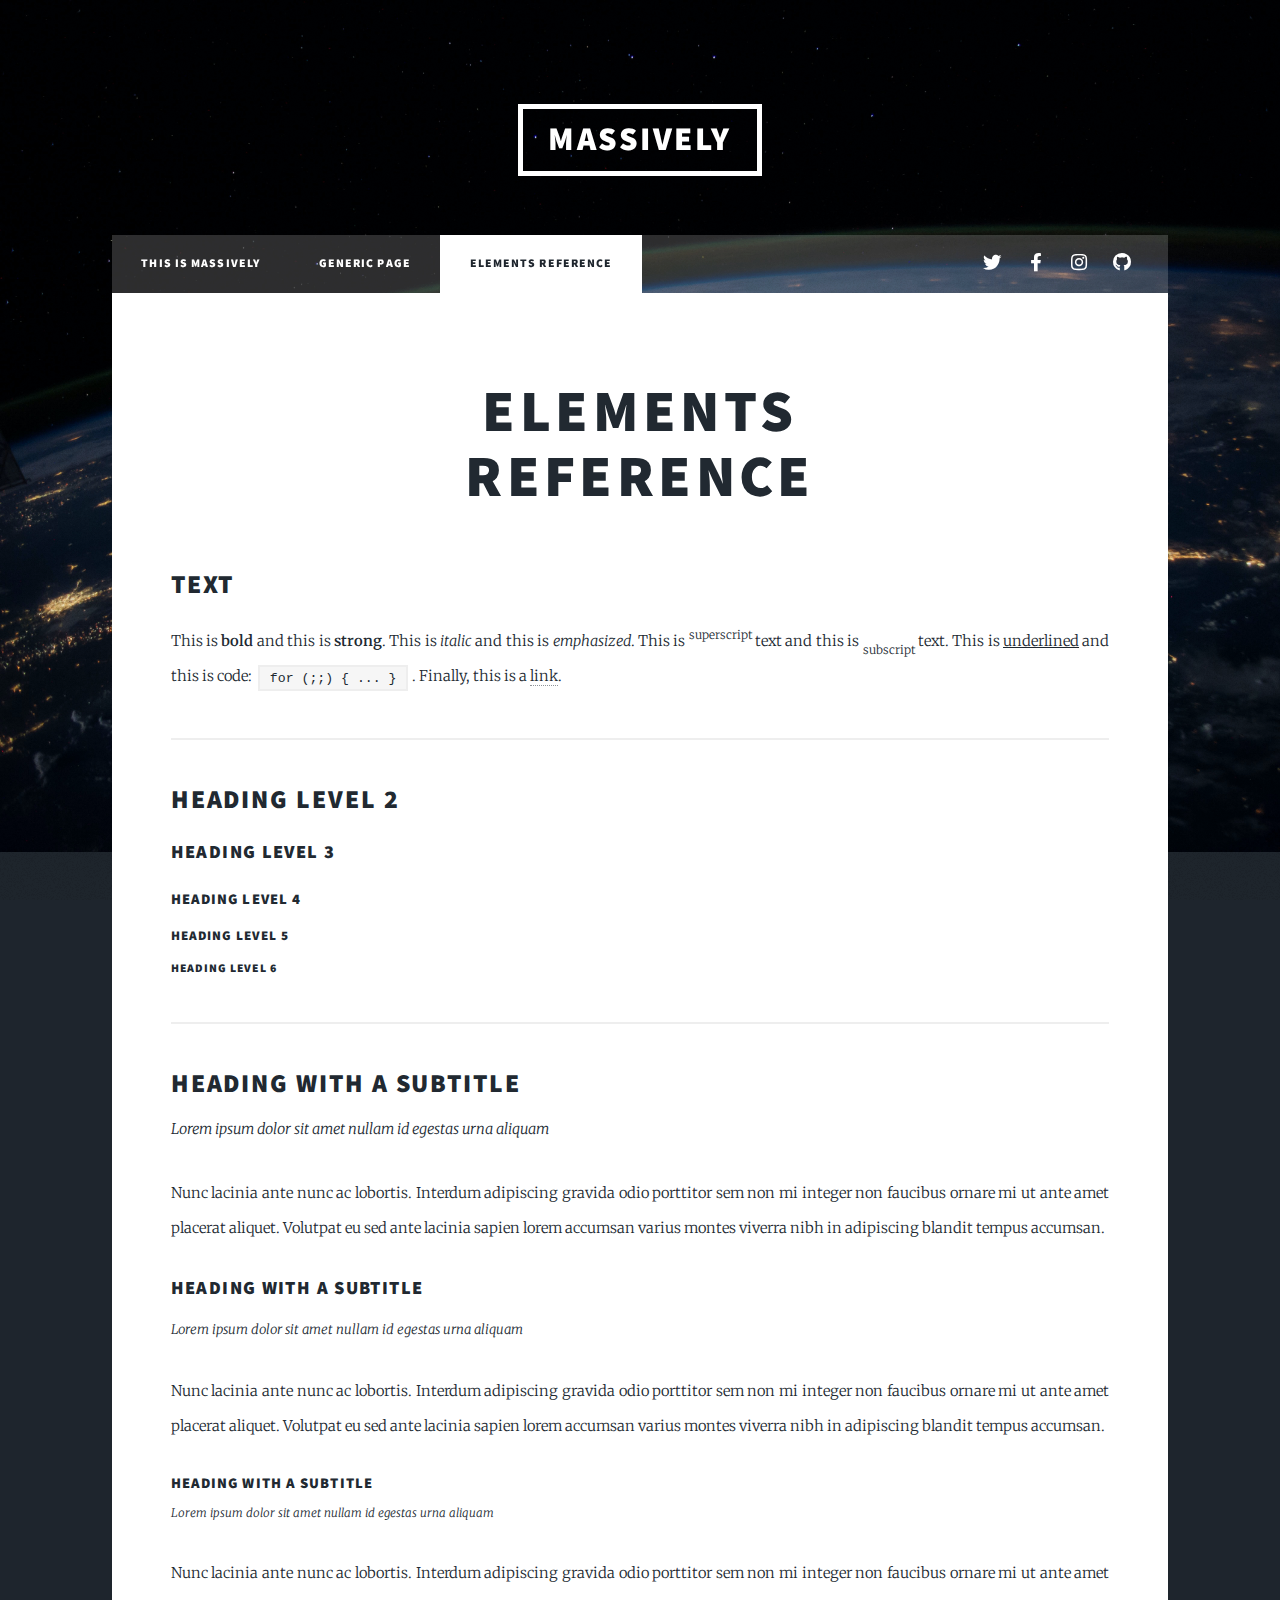
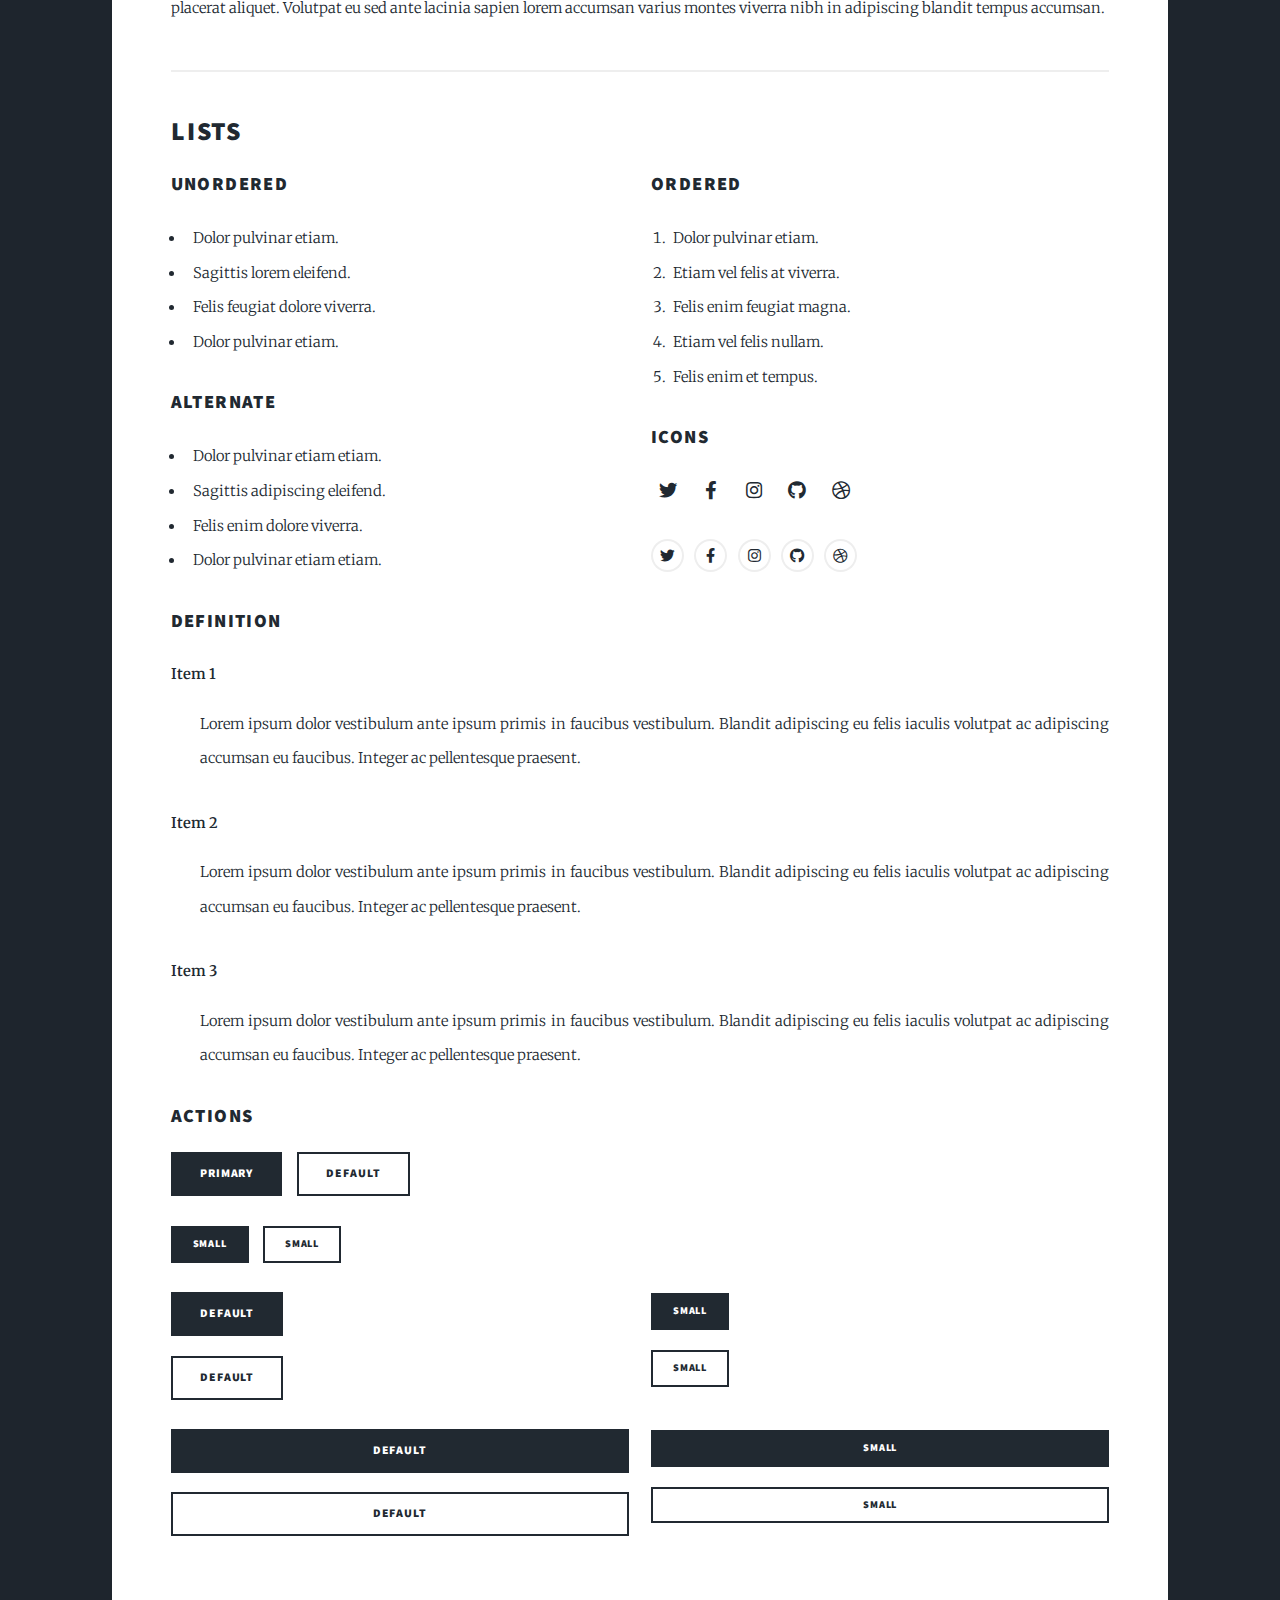
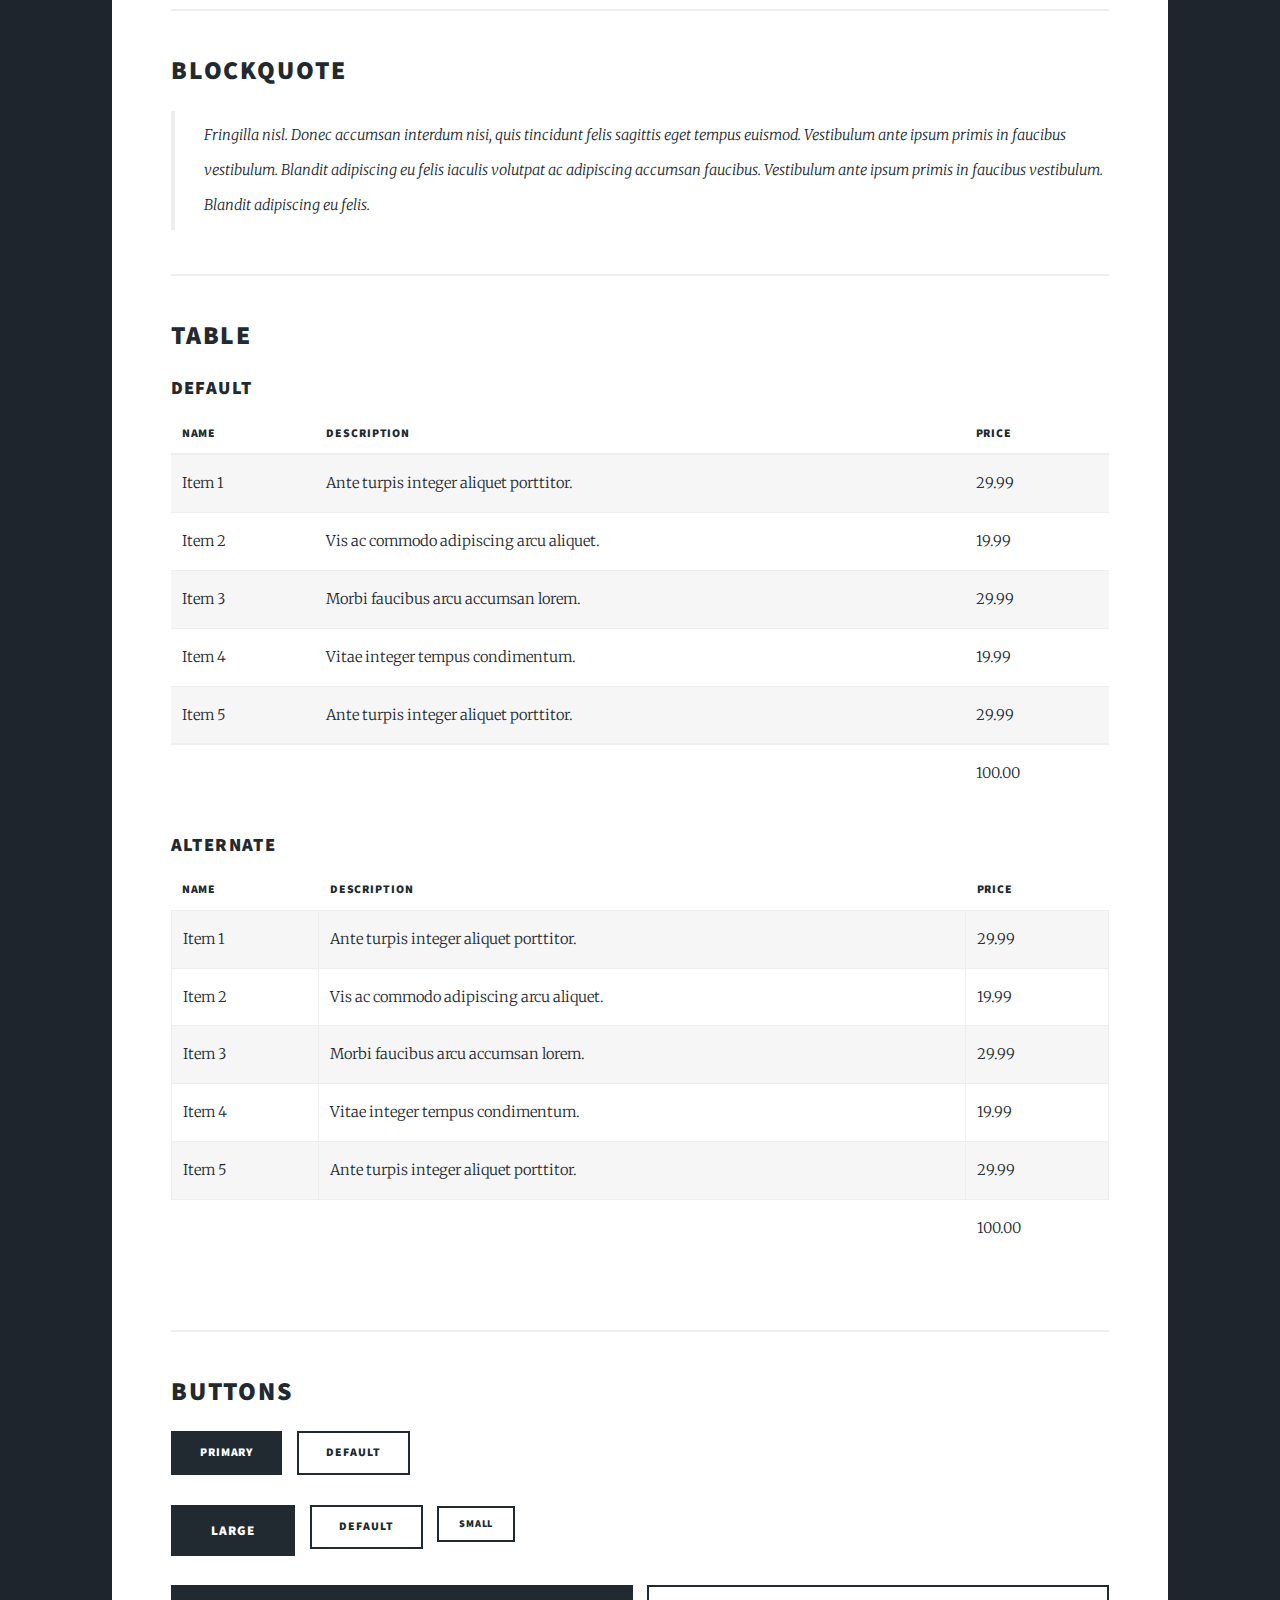
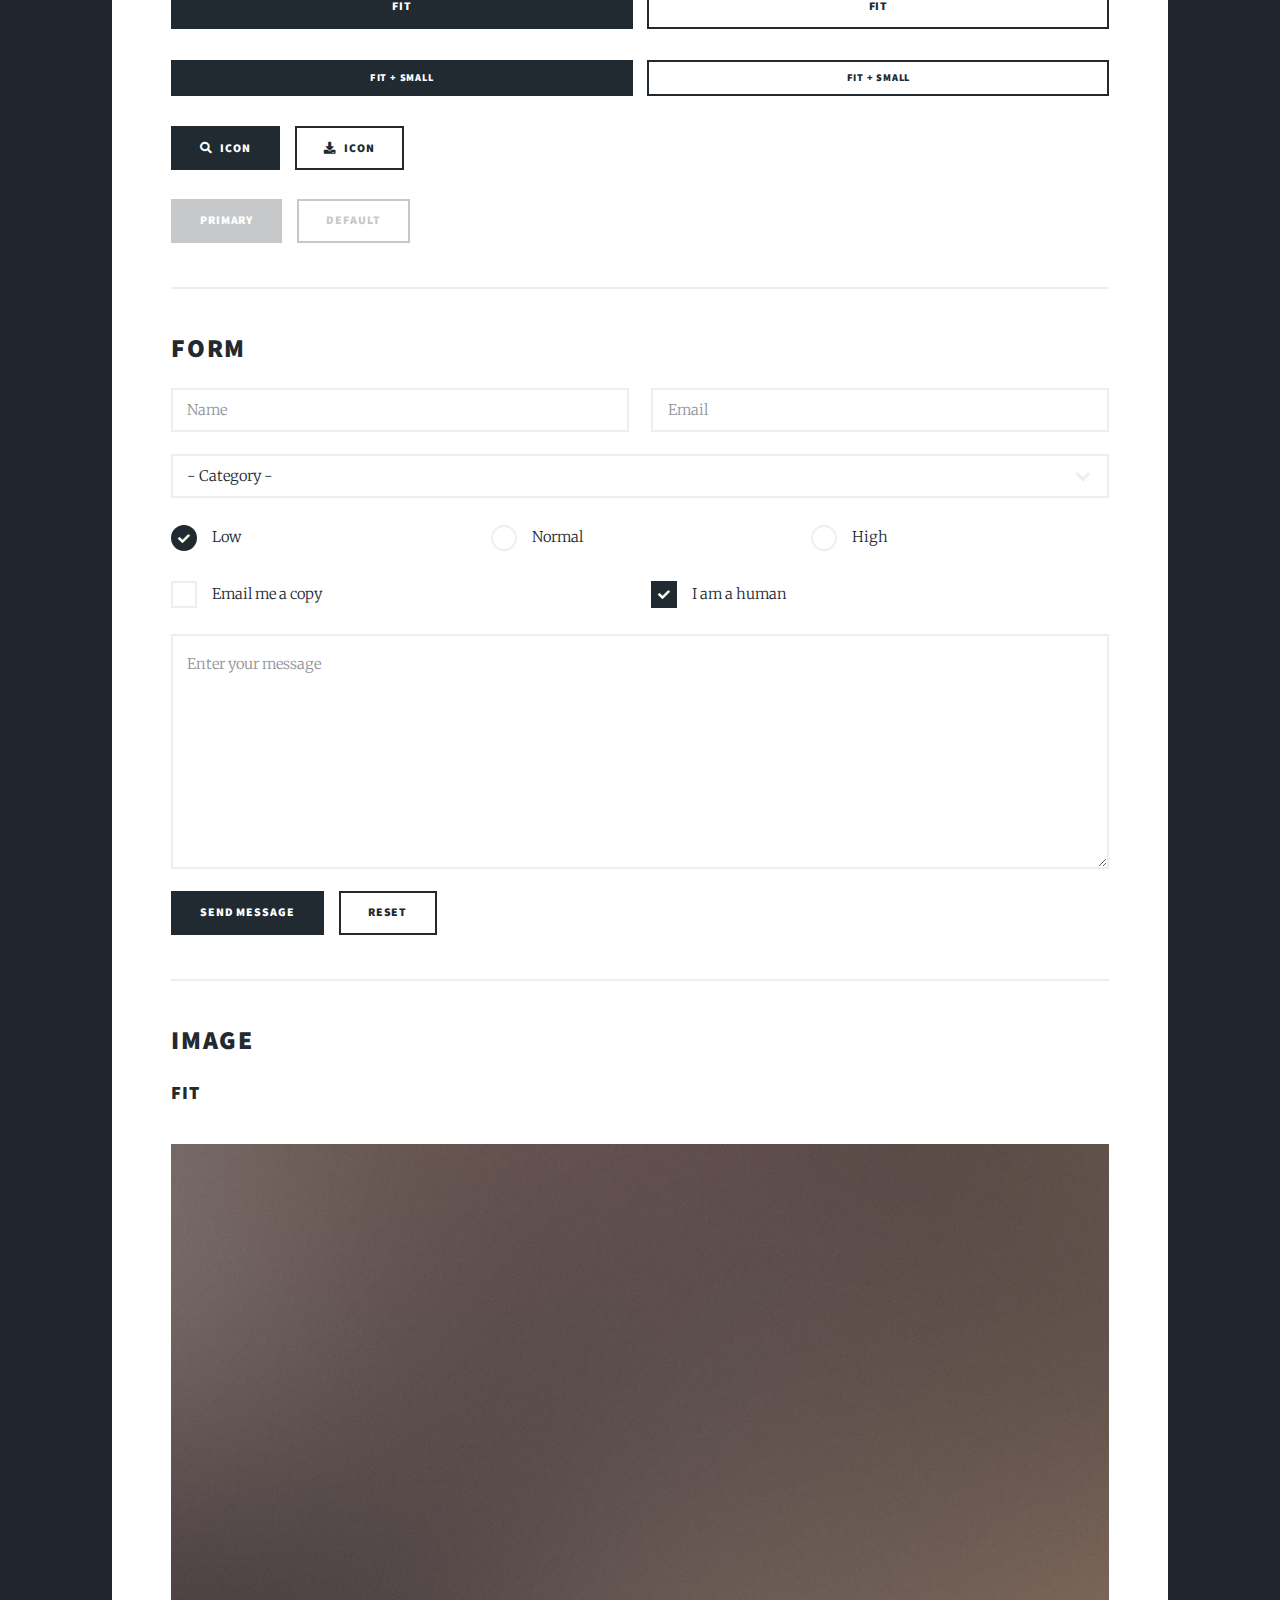
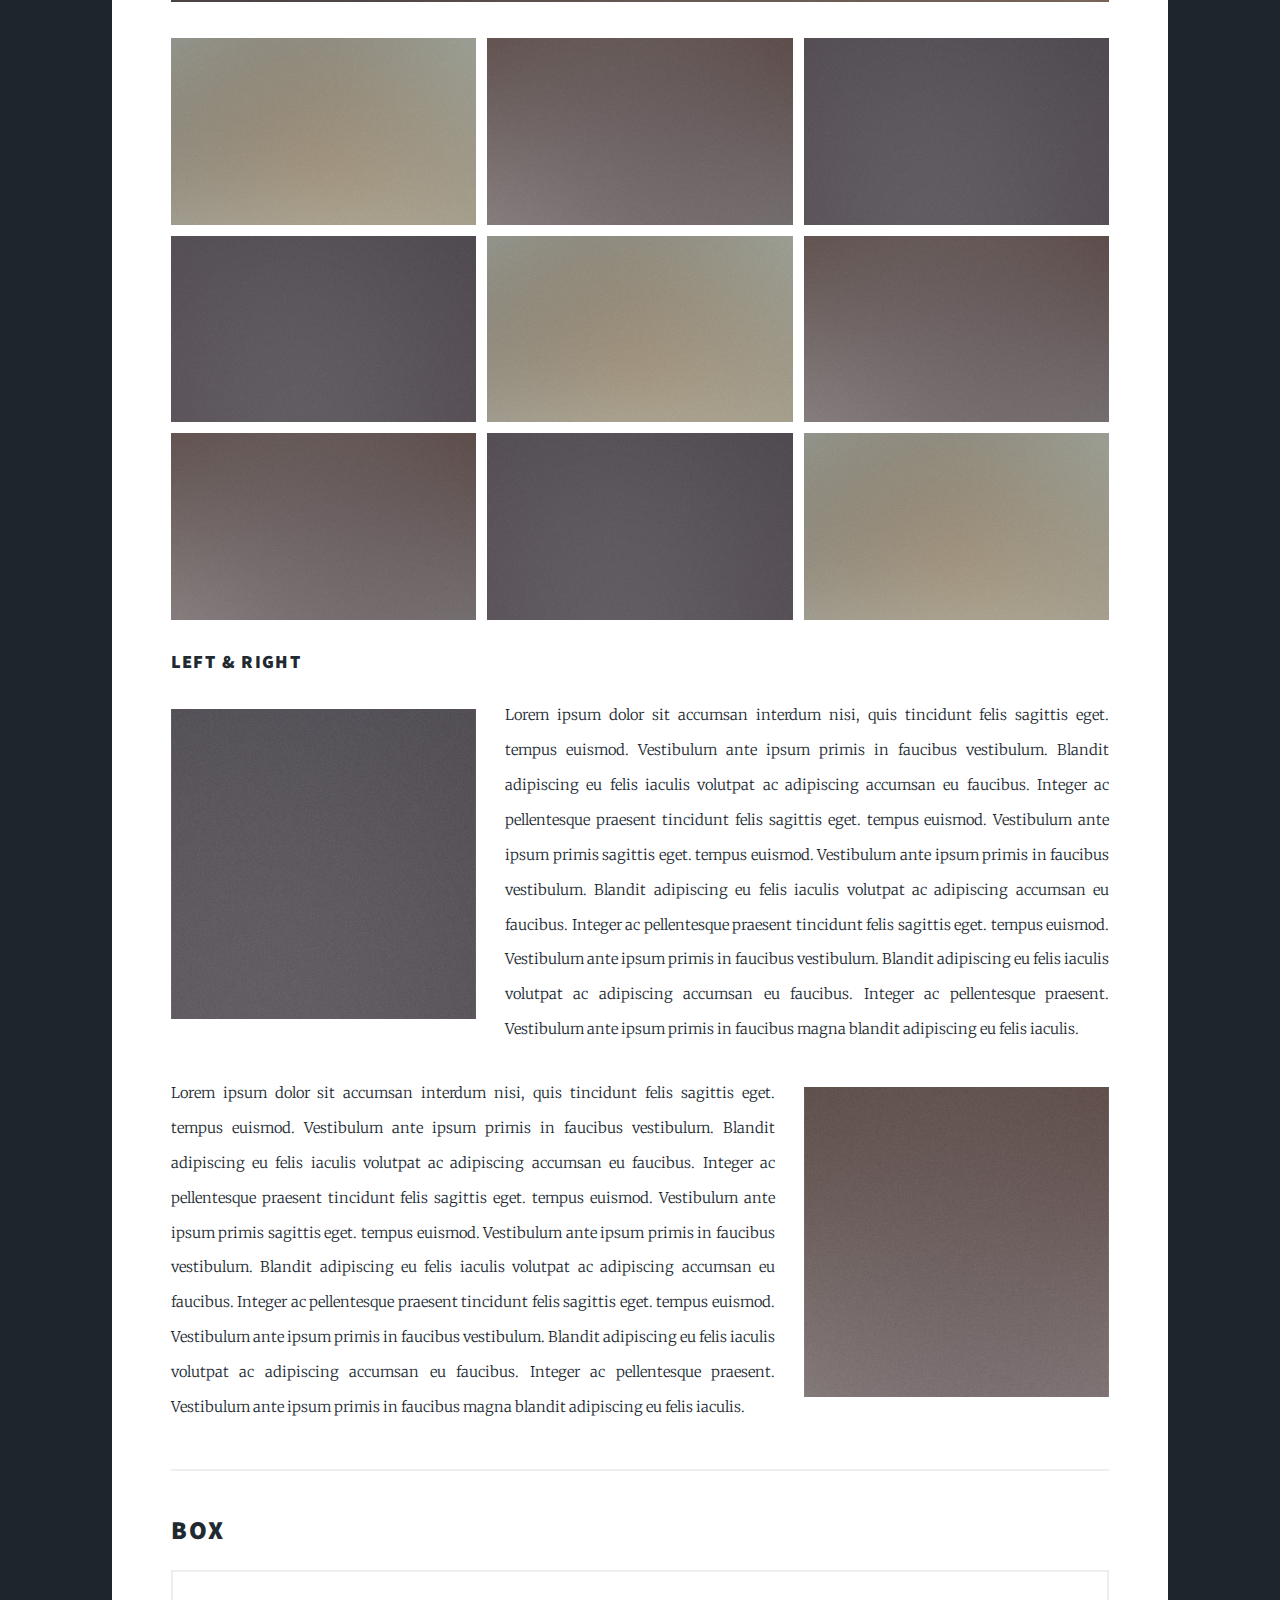
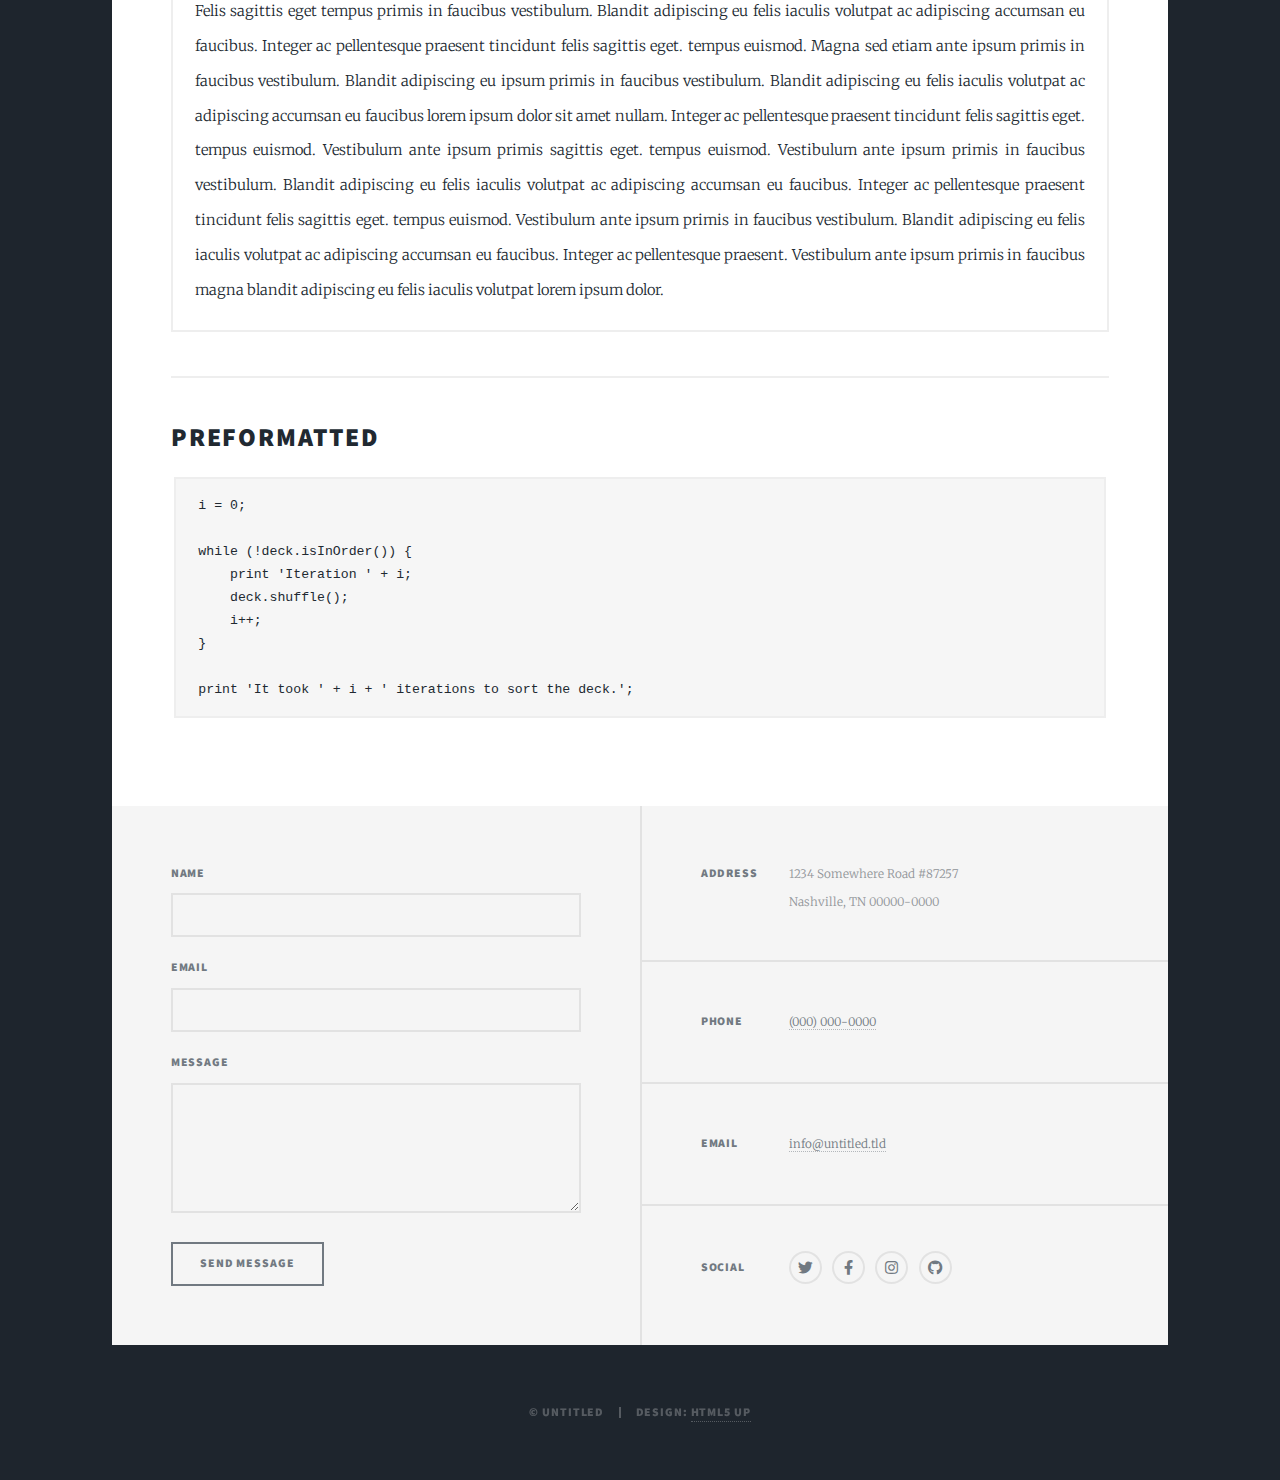
==== elements.html @ 896b4c69 "added new files" ====
<!DOCTYPE HTML>
<!--
	Massively by HTML5 UP
	html5up.net | @ajlkn
	Free for personal and commercial use under the CCA 3.0 license (html5up.net/license)
-->
<html>
	<head>
		<title>Elements Reference - Massively by HTML5 UP</title>
		<meta charset="utf-8" />
		<meta name="viewport" content="width=device-width, initial-scale=1, user-scalable=no" />
		<link rel="stylesheet" href="assets/css/main.css" />
		<noscript><link rel="stylesheet" href="assets/css/noscript.css" /></noscript>
	</head>
	<body class="is-preload">

		<!-- Wrapper -->
			<div id="wrapper">

				<!-- Header -->
					<header id="header">
						<a href="index.html" class="logo">Massively</a>
					</header>

				<!-- Nav -->
					<nav id="nav">
						<ul class="links">
							<li><a href="index.html">This is Massively</a></li>
							<li><a href="generic.html">Generic Page</a></li>
							<li class="active"><a href="elements.html">Elements Reference</a></li>
						</ul>
						<ul class="icons">
							<li><a href="#" class="icon brands fa-twitter"><span class="label">Twitter</span></a></li>
							<li><a href="#" class="icon brands fa-facebook-f"><span class="label">Facebook</span></a></li>
							<li><a href="#" class="icon brands fa-instagram"><span class="label">Instagram</span></a></li>
							<li><a href="#" class="icon brands fa-github"><span class="label">GitHub</span></a></li>
						</ul>
					</nav>

				<!-- Main -->
					<div id="main">

						<!-- Post -->
							<section class="post">
								<header class="major">
									<h1>Elements<br />
									Reference</h1>
								</header>

								<!-- Text stuff -->
									<h2>Text</h2>
									<p>This is <b>bold</b> and this is <strong>strong</strong>. This is <i>italic</i> and this is <em>emphasized</em>.
									This is <sup>superscript</sup> text and this is <sub>subscript</sub> text.
									This is <u>underlined</u> and this is code: <code>for (;;) { ... }</code>.
									Finally, this is a <a href="#">link</a>.</p>
									<hr />
									<h2>Heading Level 2</h2>
									<h3>Heading Level 3</h3>
									<h4>Heading Level 4</h4>
									<h5>Heading Level 5</h5>
									<h6>Heading Level 6</h6>
									<hr />
									<header>
										<h2>Heading with a Subtitle</h2>
										<p>Lorem ipsum dolor sit amet nullam id egestas urna aliquam</p>
									</header>
									<p>Nunc lacinia ante nunc ac lobortis. Interdum adipiscing gravida odio porttitor sem non mi integer non faucibus ornare mi ut ante amet placerat aliquet. Volutpat eu sed ante lacinia sapien lorem accumsan varius montes viverra nibh in adipiscing blandit tempus accumsan.</p>
									<header>
										<h3>Heading with a Subtitle</h3>
										<p>Lorem ipsum dolor sit amet nullam id egestas urna aliquam</p>
									</header>
									<p>Nunc lacinia ante nunc ac lobortis. Interdum adipiscing gravida odio porttitor sem non mi integer non faucibus ornare mi ut ante amet placerat aliquet. Volutpat eu sed ante lacinia sapien lorem accumsan varius montes viverra nibh in adipiscing blandit tempus accumsan.</p>
									<header>
										<h4>Heading with a Subtitle</h4>
										<p>Lorem ipsum dolor sit amet nullam id egestas urna aliquam</p>
									</header>
									<p>Nunc lacinia ante nunc ac lobortis. Interdum adipiscing gravida odio porttitor sem non mi integer non faucibus ornare mi ut ante amet placerat aliquet. Volutpat eu sed ante lacinia sapien lorem accumsan varius montes viverra nibh in adipiscing blandit tempus accumsan.</p>

									<hr />

								<!-- Lists -->
									<h2>Lists</h2>
									<div class="row">
										<div class="col-6 col-12-small">

											<h3>Unordered</h3>
											<ul>
												<li>Dolor pulvinar etiam.</li>
												<li>Sagittis lorem eleifend.</li>
												<li>Felis feugiat dolore viverra.</li>
												<li>Dolor pulvinar etiam.</li>
											</ul>

											<h3>Alternate</h3>
											<ul class="alt">
												<li>Dolor pulvinar etiam etiam.</li>
												<li>Sagittis adipiscing eleifend.</li>
												<li>Felis enim dolore viverra.</li>
												<li>Dolor pulvinar etiam etiam.</li>
											</ul>

										</div>
										<div class="col-6 col-12-small">

											<h3>Ordered</h3>
											<ol>
												<li>Dolor pulvinar etiam.</li>
												<li>Etiam vel felis at viverra.</li>
												<li>Felis enim feugiat magna.</li>
												<li>Etiam vel felis nullam.</li>
												<li>Felis enim et tempus.</li>
											</ol>

											<h3>Icons</h3>
											<ul class="icons">
												<li><a href="#" class="icon brands fa-twitter"><span class="label">Twitter</span></a></li>
												<li><a href="#" class="icon brands fa-facebook-f"><span class="label">Facebook</span></a></li>
												<li><a href="#" class="icon brands fa-instagram"><span class="label">Instagram</span></a></li>
												<li><a href="#" class="icon brands fa-github"><span class="label">Github</span></a></li>
												<li><a href="#" class="icon brands fa-dribbble"><span class="label">Dribbble</span></a></li>
											</ul>
											<ul class="icons alt">
												<li><a href="#" class="icon brands alt fa-twitter"><span class="label">Twitter</span></a></li>
												<li><a href="#" class="icon brands alt fa-facebook-f"><span class="label">Facebook</span></a></li>
												<li><a href="#" class="icon brands alt fa-instagram"><span class="label">Instagram</span></a></li>
												<li><a href="#" class="icon brands alt fa-github"><span class="label">Github</span></a></li>
												<li><a href="#" class="icon brands alt fa-dribbble"><span class="label">Dribbble</span></a></li>
											</ul>

										</div>
									</div>
									<h3>Definition</h3>
									<dl>
										<dt>Item 1</dt>
										<dd>
											<p>Lorem ipsum dolor vestibulum ante ipsum primis in faucibus vestibulum. Blandit adipiscing eu felis iaculis volutpat ac adipiscing accumsan eu faucibus. Integer ac pellentesque praesent.</p>
										</dd>
										<dt>Item 2</dt>
										<dd>
											<p>Lorem ipsum dolor vestibulum ante ipsum primis in faucibus vestibulum. Blandit adipiscing eu felis iaculis volutpat ac adipiscing accumsan eu faucibus. Integer ac pellentesque praesent.</p>
										</dd>
										<dt>Item 3</dt>
										<dd>
											<p>Lorem ipsum dolor vestibulum ante ipsum primis in faucibus vestibulum. Blandit adipiscing eu felis iaculis volutpat ac adipiscing accumsan eu faucibus. Integer ac pellentesque praesent.</p>
										</dd>
									</dl>

									<h3>Actions</h3>
									<ul class="actions">
										<li><a href="#" class="button primary">Primary</a></li>
										<li><a href="#" class="button">Default</a></li>
									</ul>
									<ul class="actions small">
										<li><a href="#" class="button primary small">Small</a></li>
										<li><a href="#" class="button small">Small</a></li>
									</ul>
									<div class="row">
										<div class="col-6 col-12-small">
											<ul class="actions stacked">
												<li><a href="#" class="button primary">Default</a></li>
												<li><a href="#" class="button">Default</a></li>
											</ul>
										</div>
										<div class="col-6 col-12-small">
											<ul class="actions stacked">
												<li><a href="#" class="button primary small">Small</a></li>
												<li><a href="#" class="button small">Small</a></li>
											</ul>
										</div>
									</div>
									<div class="row">
										<div class="col-6 col-12-small">
											<ul class="actions stacked">
												<li><a href="#" class="button primary fit">Default</a></li>
												<li><a href="#" class="button fit">Default</a></li>
											</ul>
										</div>
										<div class="col-6 col-12-small">
											<ul class="actions stacked">
												<li><a href="#" class="button primary small fit">Small</a></li>
												<li><a href="#" class="button small fit">Small</a></li>
											</ul>
										</div>
									</div>

									<hr />

								<!-- Blockquote -->
									<h2>Blockquote</h2>
									<blockquote>Fringilla nisl. Donec accumsan interdum nisi, quis tincidunt felis sagittis eget tempus euismod. Vestibulum ante ipsum primis in faucibus vestibulum. Blandit adipiscing eu felis iaculis volutpat ac adipiscing accumsan faucibus. Vestibulum ante ipsum primis in faucibus vestibulum. Blandit adipiscing eu felis.</blockquote>

									<hr />

								<!-- Table -->
									<h2>Table</h2>

									<h3>Default</h3>
									<div class="table-wrapper">
										<table>
											<thead>
												<tr>
													<th>Name</th>
													<th>Description</th>
													<th>Price</th>
												</tr>
											</thead>
											<tbody>
												<tr>
													<td>Item 1</td>
													<td>Ante turpis integer aliquet porttitor.</td>
													<td>29.99</td>
												</tr>
												<tr>
													<td>Item 2</td>
													<td>Vis ac commodo adipiscing arcu aliquet.</td>
													<td>19.99</td>
												</tr>
												<tr>
													<td>Item 3</td>
													<td> Morbi faucibus arcu accumsan lorem.</td>
													<td>29.99</td>
												</tr>
												<tr>
													<td>Item 4</td>
													<td>Vitae integer tempus condimentum.</td>
													<td>19.99</td>
												</tr>
												<tr>
													<td>Item 5</td>
													<td>Ante turpis integer aliquet porttitor.</td>
													<td>29.99</td>
												</tr>
											</tbody>
											<tfoot>
												<tr>
													<td colspan="2"></td>
													<td>100.00</td>
												</tr>
											</tfoot>
										</table>
									</div>

									<h3>Alternate</h3>
									<div class="table-wrapper">
										<table class="alt">
											<thead>
												<tr>
													<th>Name</th>
													<th>Description</th>
													<th>Price</th>
												</tr>
											</thead>
											<tbody>
												<tr>
													<td>Item 1</td>
													<td>Ante turpis integer aliquet porttitor.</td>
													<td>29.99</td>
												</tr>
												<tr>
													<td>Item 2</td>
													<td>Vis ac commodo adipiscing arcu aliquet.</td>
													<td>19.99</td>
												</tr>
												<tr>
													<td>Item 3</td>
													<td> Morbi faucibus arcu accumsan lorem.</td>
													<td>29.99</td>
												</tr>
												<tr>
													<td>Item 4</td>
													<td>Vitae integer tempus condimentum.</td>
													<td>19.99</td>
												</tr>
												<tr>
													<td>Item 5</td>
													<td>Ante turpis integer aliquet porttitor.</td>
													<td>29.99</td>
												</tr>
											</tbody>
											<tfoot>
												<tr>
													<td colspan="2"></td>
													<td>100.00</td>
												</tr>
											</tfoot>
										</table>
									</div>

									<hr />

								<!-- Buttons -->
									<h2>Buttons</h2>
									<ul class="actions">
										<li><a href="#" class="button primary">Primary</a></li>
										<li><a href="#" class="button">Default</a></li>
									</ul>
									<ul class="actions">
										<li><a href="#" class="button primary large">Large</a></li>
										<li><a href="#" class="button">Default</a></li>
										<li><a href="#" class="button small">Small</a></li>
									</ul>
									<ul class="actions fit">
										<li><a href="#" class="button primary fit">Fit</a></li>
										<li><a href="#" class="button fit">Fit</a></li>
									</ul>
									<ul class="actions fit small">
										<li><a href="#" class="button primary fit small">Fit + Small</a></li>
										<li><a href="#" class="button fit small">Fit + Small</a></li>
									</ul>
									<ul class="actions">
										<li><a href="#" class="button primary icon solid fa-search">Icon</a></li>
										<li><a href="#" class="button icon solid fa-download">Icon</a></li>
									</ul>
									<ul class="actions">
										<li><span class="button primary disabled">Primary</span></li>
										<li><span class="button disabled">Default</span></li>
									</ul>

									<hr />

								<!-- Form -->
									<h2>Form</h2>

									<form method="post" action="#">
										<div class="row gtr-uniform">
											<div class="col-6 col-12-xsmall">
												<input type="text" name="demo-name" id="demo-name" value="" placeholder="Name" />
											</div>
											<div class="col-6 col-12-xsmall">
												<input type="email" name="demo-email" id="demo-email" value="" placeholder="Email" />
											</div>
											<!-- Break -->
											<div class="col-12">
												<select name="demo-category" id="demo-category">
													<option value="">- Category -</option>
													<option value="1">Manufacturing</option>
													<option value="1">Shipping</option>
													<option value="1">Administration</option>
													<option value="1">Human Resources</option>
												</select>
											</div>
											<!-- Break -->
											<div class="col-4 col-12-small">
												<input type="radio" id="demo-priority-low" name="demo-priority" checked>
												<label for="demo-priority-low">Low</label>
											</div>
											<div class="col-4 col-12-small">
												<input type="radio" id="demo-priority-normal" name="demo-priority">
												<label for="demo-priority-normal">Normal</label>
											</div>
											<div class="col-4 col-12-small">
												<input type="radio" id="demo-priority-high" name="demo-priority">
												<label for="demo-priority-high">High</label>
											</div>
											<!-- Break -->
											<div class="col-6 col-12-small">
												<input type="checkbox" id="demo-copy" name="demo-copy">
												<label for="demo-copy">Email me a copy</label>
											</div>
											<div class="col-6 col-12-small">
												<input type="checkbox" id="demo-human" name="demo-human" checked>
												<label for="demo-human">I am a human</label>
											</div>
											<!-- Break -->
											<div class="col-12">
												<textarea name="demo-message" id="demo-message" placeholder="Enter your message" rows="6"></textarea>
											</div>
											<!-- Break -->
											<div class="col-12">
												<ul class="actions">
													<li><input type="submit" value="Send Message" class="primary" /></li>
													<li><input type="reset" value="Reset" /></li>
												</ul>
											</div>
										</div>
									</form>

									<hr />

								<!-- Image -->
									<h2>Image</h2>

									<h3>Fit</h3>
									<span class="image fit"><img src="images/pic01.jpg" alt="" /></span>
									<div class="box alt">
										<div class="row gtr-50 gtr-uniform">
											<div class="col-4"><span class="image fit"><img src="images/pic02.jpg" alt="" /></span></div>
											<div class="col-4"><span class="image fit"><img src="images/pic03.jpg" alt="" /></span></div>
											<div class="col-4"><span class="image fit"><img src="images/pic04.jpg" alt="" /></span></div>
											<!-- Break -->
											<div class="col-4"><span class="image fit"><img src="images/pic04.jpg" alt="" /></span></div>
											<div class="col-4"><span class="image fit"><img src="images/pic02.jpg" alt="" /></span></div>
											<div class="col-4"><span class="image fit"><img src="images/pic03.jpg" alt="" /></span></div>
											<!-- Break -->
											<div class="col-4"><span class="image fit"><img src="images/pic03.jpg" alt="" /></span></div>
											<div class="col-4"><span class="image fit"><img src="images/pic04.jpg" alt="" /></span></div>
											<div class="col-4"><span class="image fit"><img src="images/pic02.jpg" alt="" /></span></div>
										</div>
									</div>

									<h3>Left &amp; Right</h3>
									<p><span class="image left"><img src="images/pic08.jpg" alt="" /></span>Lorem ipsum dolor sit accumsan interdum nisi, quis tincidunt felis sagittis eget. tempus euismod. Vestibulum ante ipsum primis in faucibus vestibulum. Blandit adipiscing eu felis iaculis volutpat ac adipiscing accumsan eu faucibus. Integer ac pellentesque praesent tincidunt felis sagittis eget. tempus euismod. Vestibulum ante ipsum primis sagittis eget. tempus euismod. Vestibulum ante ipsum primis in faucibus vestibulum. Blandit adipiscing eu felis iaculis volutpat ac adipiscing accumsan eu faucibus. Integer ac pellentesque praesent tincidunt felis sagittis eget. tempus euismod. Vestibulum ante ipsum primis in faucibus vestibulum. Blandit adipiscing eu felis iaculis volutpat ac adipiscing accumsan eu faucibus. Integer ac pellentesque praesent. Vestibulum ante ipsum primis in faucibus magna blandit adipiscing eu felis iaculis.</p>
									<p><span class="image right"><img src="images/pic09.jpg" alt="" /></span>Lorem ipsum dolor sit accumsan interdum nisi, quis tincidunt felis sagittis eget. tempus euismod. Vestibulum ante ipsum primis in faucibus vestibulum. Blandit adipiscing eu felis iaculis volutpat ac adipiscing accumsan eu faucibus. Integer ac pellentesque praesent tincidunt felis sagittis eget. tempus euismod. Vestibulum ante ipsum primis sagittis eget. tempus euismod. Vestibulum ante ipsum primis in faucibus vestibulum. Blandit adipiscing eu felis iaculis volutpat ac adipiscing accumsan eu faucibus. Integer ac pellentesque praesent tincidunt felis sagittis eget. tempus euismod. Vestibulum ante ipsum primis in faucibus vestibulum. Blandit adipiscing eu felis iaculis volutpat ac adipiscing accumsan eu faucibus. Integer ac pellentesque praesent. Vestibulum ante ipsum primis in faucibus magna blandit adipiscing eu felis iaculis.</p>

									<hr />

								<!-- Box -->
									<h2>Box</h2>
									<div class="box">
										<p>Felis sagittis eget tempus primis in faucibus vestibulum. Blandit adipiscing eu felis iaculis volutpat ac adipiscing accumsan eu faucibus. Integer ac pellentesque praesent tincidunt felis sagittis eget. tempus euismod. Magna sed etiam ante ipsum primis in faucibus vestibulum. Blandit adipiscing eu ipsum primis in faucibus vestibulum. Blandit adipiscing eu felis iaculis volutpat ac adipiscing accumsan eu faucibus lorem ipsum dolor sit amet nullam. Integer ac pellentesque praesent tincidunt felis sagittis eget. tempus euismod. Vestibulum ante ipsum primis sagittis eget. tempus euismod. Vestibulum ante ipsum primis in faucibus vestibulum. Blandit adipiscing eu felis iaculis volutpat ac adipiscing accumsan eu faucibus. Integer ac pellentesque praesent tincidunt felis sagittis eget. tempus euismod. Vestibulum ante ipsum primis in faucibus vestibulum. Blandit adipiscing eu felis iaculis volutpat ac adipiscing accumsan eu faucibus. Integer ac pellentesque praesent. Vestibulum ante ipsum primis in faucibus magna blandit adipiscing eu felis iaculis volutpat lorem ipsum dolor.</p>
									</div>

									<hr />

								<!-- Preformatted Code -->
									<h2>Preformatted</h2>
									<pre><code>i = 0;

while (!deck.isInOrder()) {
    print 'Iteration ' + i;
    deck.shuffle();
    i++;
}

print 'It took ' + i + ' iterations to sort the deck.';
</code></pre>

							</section>

					</div>

				<!-- Footer -->
					<footer id="footer">
						<section>
							<form method="post" action="#">
								<div class="fields">
									<div class="field">
										<label for="name">Name</label>
										<input type="text" name="name" id="name" />
									</div>
									<div class="field">
										<label for="email">Email</label>
										<input type="text" name="email" id="email" />
									</div>
									<div class="field">
										<label for="message">Message</label>
										<textarea name="message" id="message" rows="3"></textarea>
									</div>
								</div>
								<ul class="actions">
									<li><input type="submit" value="Send Message" /></li>
								</ul>
							</form>
						</section>
						<section class="split contact">
							<section class="alt">
								<h3>Address</h3>
								<p>1234 Somewhere Road #87257<br />
								Nashville, TN 00000-0000</p>
							</section>
							<section>
								<h3>Phone</h3>
								<p><a href="#">(000) 000-0000</a></p>
							</section>
							<section>
								<h3>Email</h3>
								<p><a href="#">info@untitled.tld</a></p>
							</section>
							<section>
								<h3>Social</h3>
								<ul class="icons alt">
									<li><a href="#" class="icon brands alt fa-twitter"><span class="label">Twitter</span></a></li>
									<li><a href="#" class="icon brands alt fa-facebook-f"><span class="label">Facebook</span></a></li>
									<li><a href="#" class="icon brands alt fa-instagram"><span class="label">Instagram</span></a></li>
									<li><a href="#" class="icon brands alt fa-github"><span class="label">GitHub</span></a></li>
								</ul>
							</section>
						</section>
					</footer>

				<!-- Copyright -->
					<div id="copyright">
						<ul><li>&copy; Untitled</li><li>Design: <a href="https://html5up.net">HTML5 UP</a></li></ul>
					</div>

			</div>

		<!-- Scripts -->
			<script src="assets/js/jquery.min.js"></script>
			<script src="assets/js/jquery.scrollex.min.js"></script>
			<script src="assets/js/jquery.scrolly.min.js"></script>
			<script src="assets/js/browser.min.js"></script>
			<script src="assets/js/breakpoints.min.js"></script>
			<script src="assets/js/util.js"></script>
			<script src="assets/js/main.js"></script>

	</body>
</html>
---- assets/css/main.css ----
@import url(fontawesome-all.min.css);
@import url("https://fonts.googleapis.com/css?family=Merriweather:300,700,300italic,700italic|Source+Sans+Pro:900");

/*
	Massively by HTML5 UP
	html5up.net | @ajlkn
	Free for personal and commercial use under the CCA 3.0 license (html5up.net/license)
*/

html, body, div, span, applet, object,
iframe, h1, h2, h3, h4, h5, h6, p, blockquote,
pre, a, abbr, acronym, address, big, cite,
code, del, dfn, em, img, ins, kbd, q, s, samp,
small, strike, strong, sub, sup, tt, var, b,
u, i, center, dl, dt, dd, ol, ul, li, fieldset,
form, label, legend, table, caption, tbody,
tfoot, thead, tr, th, td, article, aside,
canvas, details, embed, figure, figcaption,
footer, header, hgroup, menu, nav, output, ruby,
section, summary, time, mark, audio, video {
	margin: 0;
	padding: 0;
	border: 0;
	font-size: 100%;
	font: inherit;
	vertical-align: baseline;}

article, aside, details, figcaption, figure,
footer, header, hgroup, menu, nav, section {
	display: block;}

body {
	line-height: 1;
}

ol, ul {
	list-style: none;
}

blockquote, q {
	quotes: none;
}

	blockquote:before, blockquote:after, q:before, q:after {
		content: '';
		content: none;
	}

table {
	border-collapse: collapse;
	border-spacing: 0;
}

body {
	-webkit-text-size-adjust: none;
}

mark {
	background-color: transparent;
	color: inherit;
}

input::-moz-focus-inner {
	border: 0;
	padding: 0;
}

input, select, textarea {
	-moz-appearance: none;
	-webkit-appearance: none;
	-ms-appearance: none;
	appearance: none;
}

/* Basic */

	@-ms-viewport {
		width: device-width;
	}

	body {
		-ms-overflow-style: scrollbar;
	}

	@media screen and (max-width: 480px) {

		html, body {
			min-width: 320px;
		}

	}

	html {
		box-sizing: border-box;
	}

	*, *:before, *:after {
		box-sizing: inherit;
	}

	body {
		background-color: #1e252d;
	}

		body.is-preload *, body.is-preload *:before, body.is-preload *:after {
			-moz-animation: none !important;
			-webkit-animation: none !important;
			-ms-animation: none !important;
			animation: none !important;
			-moz-transition: none !important;
			-webkit-transition: none !important;
			-ms-transition: none !important;
			transition: none !important;
		}

/* Type */

	html {
		font-size: 16pt;
	}

		@media screen and (max-width: 1680px) {

			html {
				font-size: 12pt;
			}

		}

		@media screen and (max-width: 1280px) {

			html {
				font-size: 11pt;
			}

		}

		@media screen and (max-width: 360px) {

			html {
				font-size: 10pt;
			}

		}

	body {
		color: #212931;
	}

	body, input, select, textarea {
		font-family: "Merriweather", Georgia, serif;
		font-weight: 300;
		font-size: 1rem;
		line-height: 2.375;
	}

	a {
		-moz-transition: color 0.2s ease-in-out, background-color 0.2s ease-in-out, border-color 0.2s ease-in-out, box-shadow 0.2s ease-in-out;
		-webkit-transition: color 0.2s ease-in-out, background-color 0.2s ease-in-out, border-color 0.2s ease-in-out, box-shadow 0.2s ease-in-out;
		-ms-transition: color 0.2s ease-in-out, background-color 0.2s ease-in-out, border-color 0.2s ease-in-out, box-shadow 0.2s ease-in-out;
		transition: color 0.2s ease-in-out, background-color 0.2s ease-in-out, border-color 0.2s ease-in-out, box-shadow 0.2s ease-in-out;
		border-bottom: dotted 1px;
		text-decoration: none;
	}

		a:hover {
			border-bottom-color: transparent;
		}

	strong, b {
		font-weight: 600;
	}

	em, i {
		font-style: italic;
	}

	p {
		text-align: justify;
		margin: 0 0 2rem 0;
	}

	h1, h2, h3, h4, h5, h6 {
		font-family: "Source Sans Pro", Helvetica, sans-serif;
		font-weight: 900;
		line-height: 1.5;
		letter-spacing: 0.075em;
		text-transform: uppercase;
		margin: 0 0 1rem 0;
	}

		h1 a, h2 a, h3 a, h4 a, h5 a, h6 a {
			border-bottom: 0;
			color: inherit;
			text-decoration: none;
		}

	h1 {
		font-size: 4rem;
		line-height: 1.1;
		margin: 0 0 2rem 0;
	}

	h2 {
		font-size: 1.75rem;
		line-height: 1.3;
		margin: 0 0 1.5rem 0;
	}

	h3 {
		font-size: 1.25rem;
		margin: 0 0 1.5rem 0;
	}

	h4 {
		font-size: 1rem;
	}

	h5 {
		font-size: 0.9rem;
	}

	h6 {
		font-size: 0.8rem;
	}

	sub {
		font-size: 0.8rem;
		position: relative;
		top: 0.5rem;
	}

	sup {
		font-size: 0.8rem;
		position: relative;
		top: -0.5rem;
	}

	blockquote {
		border-left: solid 4px;
		font-style: italic;
		margin: 0 0 2rem 0;
		padding: 0.5rem 0 0.5rem 2rem;
	}

	code {
		border: solid 2px;
		font-family: "Courier New", monospace;
		font-size: 0.9rem;
		margin: 0 0.25rem;
		padding: 0.25rem 0.65rem;
	}

	pre {
		-webkit-overflow-scrolling: touch;
		font-family: "Courier New", monospace;
		font-size: 0.9rem;
		margin: 0 0 2rem 0;
	}

		pre code {
			display: block;
			line-height: 1.75;
			padding: 1rem 1.5rem;
			overflow-x: auto;
		}

	hr {
		border: 0;
		border-bottom: solid 2px;
		margin: 3rem 0;
	}

		hr.major {
			margin: 5rem 0;
		}

	.align-left {
		text-align: left;
	}

	.align-center {
		text-align: center;
	}

	.align-right {
		text-align: right;
	}

	input, select, textarea {
		color: #212931;
	}

	a {
		color: #212931;
		border-bottom-color: rgba(33, 41, 49, 0.5);
	}

		a:hover {
			border-bottom-color: transparent;
			color: #18bfef !important;
		}

	strong, b {
		color: #212931;
	}

	h1, h2, h3, h4, h5, h6 {
		color: #212931;
	}

	blockquote {
		border-left-color: #eeeeee;
	}

	code {
		background: rgba(220, 220, 220, 0.25);
		border-color: #eeeeee;
	}

	hr {
		border-bottom-color: #eeeeee;
	}

/* Row */

	.row {
		display: flex;
		flex-wrap: wrap;
		box-sizing: border-box;
		align-items: stretch;
	}

		.row > * {
			box-sizing: border-box;
		}

		.row.gtr-uniform > * > :last-child {
			margin-bottom: 0;
		}

		.row.aln-left {
			justify-content: flex-start;
		}

		.row.aln-center {
			justify-content: center;
		}

		.row.aln-right {
			justify-content: flex-end;
		}

		.row.aln-top {
			align-items: flex-start;
		}

		.row.aln-middle {
			align-items: center;
		}

		.row.aln-bottom {
			align-items: flex-end;
		}

		.row > .imp {
			order: -1;
		}

		.row > .col-1 {
			width: 8.33333%;
		}

		.row > .off-1 {
			margin-left: 8.33333%;
		}

		.row > .col-2 {
			width: 16.66667%;
		}

		.row > .off-2 {
			margin-left: 16.66667%;
		}

		.row > .col-3 {
			width: 25%;
		}

		.row > .off-3 {
			margin-left: 25%;
		}

		.row > .col-4 {
			width: 33.33333%;
		}

		.row > .off-4 {
			margin-left: 33.33333%;
		}

		.row > .col-5 {
			width: 41.66667%;
		}

		.row > .off-5 {
			margin-left: 41.66667%;
		}

		.row > .col-6 {
			width: 50%;
		}

		.row > .off-6 {
			margin-left: 50%;
		}

		.row > .col-7 {
			width: 58.33333%;
		}

		.row > .off-7 {
			margin-left: 58.33333%;
		}

		.row > .col-8 {
			width: 66.66667%;
		}

		.row > .off-8 {
			margin-left: 66.66667%;
		}

		.row > .col-9 {
			width: 75%;
		}

		.row > .off-9 {
			margin-left: 75%;
		}

		.row > .col-10 {
			width: 83.33333%;
		}

		.row > .off-10 {
			margin-left: 83.33333%;
		}

		.row > .col-11 {
			width: 91.66667%;
		}

		.row > .off-11 {
			margin-left: 91.66667%;
		}

		.row > .col-12 {
			width: 100%;
		}

		.row > .off-12 {
			margin-left: 100%;
		}

		.row.gtr-0 {
			margin-top: 0;
			margin-left: 0rem;
		}

			.row.gtr-0 > * {
				padding: 0 0 0 0rem;
			}

			.row.gtr-0.gtr-uniform {
				margin-top: 0rem;
			}

				.row.gtr-0.gtr-uniform > * {
					padding-top: 0rem;
				}

		.row.gtr-25 {
			margin-top: 0;
			margin-left: -0.375rem;
		}

			.row.gtr-25 > * {
				padding: 0 0 0 0.375rem;
			}

			.row.gtr-25.gtr-uniform {
				margin-top: -0.375rem;
			}

				.row.gtr-25.gtr-uniform > * {
					padding-top: 0.375rem;
				}

		.row.gtr-50 {
			margin-top: 0;
			margin-left: -0.75rem;
		}

			.row.gtr-50 > * {
				padding: 0 0 0 0.75rem;
			}

			.row.gtr-50.gtr-uniform {
				margin-top: -0.75rem;
			}

				.row.gtr-50.gtr-uniform > * {
					padding-top: 0.75rem;
				}

		.row {
			margin-top: 0;
			margin-left: -1.5rem;
		}

			.row > * {
				padding: 0 0 0 1.5rem;
			}

			.row.gtr-uniform {
				margin-top: -1.5rem;
			}

				.row.gtr-uniform > * {
					padding-top: 1.5rem;
				}

		.row.gtr-150 {
			margin-top: 0;
			margin-left: -2.25rem;
		}

			.row.gtr-150 > * {
				padding: 0 0 0 2.25rem;
			}

			.row.gtr-150.gtr-uniform {
				margin-top: -2.25rem;
			}

				.row.gtr-150.gtr-uniform > * {
					padding-top: 2.25rem;
				}

		.row.gtr-200 {
			margin-top: 0;
			margin-left: -3rem;
		}

			.row.gtr-200 > * {
				padding: 0 0 0 3rem;
			}

			.row.gtr-200.gtr-uniform {
				margin-top: -3rem;
			}

				.row.gtr-200.gtr-uniform > * {
					padding-top: 3rem;
				}

		@media screen and (max-width: 1680px) {

			.row {
				display: flex;
				flex-wrap: wrap;
				box-sizing: border-box;
				align-items: stretch;
			}

				.row > * {
					box-sizing: border-box;
				}

				.row.gtr-uniform > * > :last-child {
					margin-bottom: 0;
				}

				.row.aln-left {
					justify-content: flex-start;
				}

				.row.aln-center {
					justify-content: center;
				}

				.row.aln-right {
					justify-content: flex-end;
				}

				.row.aln-top {
					align-items: flex-start;
				}

				.row.aln-middle {
					align-items: center;
				}

				.row.aln-bottom {
					align-items: flex-end;
				}

				.row > .imp-xlarge {
					order: -1;
				}

				.row > .col-1-xlarge {
					width: 8.33333%;
				}

				.row > .off-1-xlarge {
					margin-left: 8.33333%;
				}

				.row > .col-2-xlarge {
					width: 16.66667%;
				}

				.row > .off-2-xlarge {
					margin-left: 16.66667%;
				}

				.row > .col-3-xlarge {
					width: 25%;
				}

				.row > .off-3-xlarge {
					margin-left: 25%;
				}

				.row > .col-4-xlarge {
					width: 33.33333%;
				}

				.row > .off-4-xlarge {
					margin-left: 33.33333%;
				}

				.row > .col-5-xlarge {
					width: 41.66667%;
				}

				.row > .off-5-xlarge {
					margin-left: 41.66667%;
				}

				.row > .col-6-xlarge {
					width: 50%;
				}

				.row > .off-6-xlarge {
					margin-left: 50%;
				}

				.row > .col-7-xlarge {
					width: 58.33333%;
				}

				.row > .off-7-xlarge {
					margin-left: 58.33333%;
				}

				.row > .col-8-xlarge {
					width: 66.66667%;
				}

				.row > .off-8-xlarge {
					margin-left: 66.66667%;
				}

				.row > .col-9-xlarge {
					width: 75%;
				}

				.row > .off-9-xlarge {
					margin-left: 75%;
				}

				.row > .col-10-xlarge {
					width: 83.33333%;
				}

				.row > .off-10-xlarge {
					margin-left: 83.33333%;
				}

				.row > .col-11-xlarge {
					width: 91.66667%;
				}

				.row > .off-11-xlarge {
					margin-left: 91.66667%;
				}

				.row > .col-12-xlarge {
					width: 100%;
				}

				.row > .off-12-xlarge {
					margin-left: 100%;
				}

				.row.gtr-0 {
					margin-top: 0;
					margin-left: 0rem;
				}

					.row.gtr-0 > * {
						padding: 0 0 0 0rem;
					}

					.row.gtr-0.gtr-uniform {
						margin-top: 0rem;
					}

						.row.gtr-0.gtr-uniform > * {
							padding-top: 0rem;
						}

				.row.gtr-25 {
					margin-top: 0;
					margin-left: -0.375rem;
				}

					.row.gtr-25 > * {
						padding: 0 0 0 0.375rem;
					}

					.row.gtr-25.gtr-uniform {
						margin-top: -0.375rem;
					}

						.row.gtr-25.gtr-uniform > * {
							padding-top: 0.375rem;
						}

				.row.gtr-50 {
					margin-top: 0;
					margin-left: -0.75rem;
				}

					.row.gtr-50 > * {
						padding: 0 0 0 0.75rem;
					}

					.row.gtr-50.gtr-uniform {
						margin-top: -0.75rem;
					}

						.row.gtr-50.gtr-uniform > * {
							padding-top: 0.75rem;
						}

				.row {
					margin-top: 0;
					margin-left: -1.5rem;
				}

					.row > * {
						padding: 0 0 0 1.5rem;
					}

					.row.gtr-uniform {
						margin-top: -1.5rem;
					}

						.row.gtr-uniform > * {
							padding-top: 1.5rem;
						}

				.row.gtr-150 {
					margin-top: 0;
					margin-left: -2.25rem;
				}

					.row.gtr-150 > * {
						padding: 0 0 0 2.25rem;
					}

					.row.gtr-150.gtr-uniform {
						margin-top: -2.25rem;
					}

						.row.gtr-150.gtr-uniform > * {
							padding-top: 2.25rem;
						}

				.row.gtr-200 {
					margin-top: 0;
					margin-left: -3rem;
				}

					.row.gtr-200 > * {
						padding: 0 0 0 3rem;
					}

					.row.gtr-200.gtr-uniform {
						margin-top: -3rem;
					}

						.row.gtr-200.gtr-uniform > * {
							padding-top: 3rem;
						}

		}

		@media screen and (max-width: 1280px) {

			.row {
				display: flex;
				flex-wrap: wrap;
				box-sizing: border-box;
				align-items: stretch;
			}

				.row > * {
					box-sizing: border-box;
				}

				.row.gtr-uniform > * > :last-child {
					margin-bottom: 0;
				}

				.row.aln-left {
					justify-content: flex-start;
				}

				.row.aln-center {
					justify-content: center;
				}

				.row.aln-right {
					justify-content: flex-end;
				}

				.row.aln-top {
					align-items: flex-start;
				}

				.row.aln-middle {
					align-items: center;
				}

				.row.aln-bottom {
					align-items: flex-end;
				}

				.row > .imp-large {
					order: -1;
				}

				.row > .col-1-large {
					width: 8.33333%;
				}

				.row > .off-1-large {
					margin-left: 8.33333%;
				}

				.row > .col-2-large {
					width: 16.66667%;
				}

				.row > .off-2-large {
					margin-left: 16.66667%;
				}

				.row > .col-3-large {
					width: 25%;
				}

				.row > .off-3-large {
					margin-left: 25%;
				}

				.row > .col-4-large {
					width: 33.33333%;
				}

				.row > .off-4-large {
					margin-left: 33.33333%;
				}

				.row > .col-5-large {
					width: 41.66667%;
				}

				.row > .off-5-large {
					margin-left: 41.66667%;
				}

				.row > .col-6-large {
					width: 50%;
				}

				.row > .off-6-large {
					margin-left: 50%;
				}

				.row > .col-7-large {
					width: 58.33333%;
				}

				.row > .off-7-large {
					margin-left: 58.33333%;
				}

				.row > .col-8-large {
					width: 66.66667%;
				}

				.row > .off-8-large {
					margin-left: 66.66667%;
				}

				.row > .col-9-large {
					width: 75%;
				}

				.row > .off-9-large {
					margin-left: 75%;
				}

				.row > .col-10-large {
					width: 83.33333%;
				}

				.row > .off-10-large {
					margin-left: 83.33333%;
				}

				.row > .col-11-large {
					width: 91.66667%;
				}

				.row > .off-11-large {
					margin-left: 91.66667%;
				}

				.row > .col-12-large {
					width: 100%;
				}

				.row > .off-12-large {
					margin-left: 100%;
				}

				.row.gtr-0 {
					margin-top: 0;
					margin-left: 0rem;
				}

					.row.gtr-0 > * {
						padding: 0 0 0 0rem;
					}

					.row.gtr-0.gtr-uniform {
						margin-top: 0rem;
					}

						.row.gtr-0.gtr-uniform > * {
							padding-top: 0rem;
						}

				.row.gtr-25 {
					margin-top: 0;
					margin-left: -0.375rem;
				}

					.row.gtr-25 > * {
						padding: 0 0 0 0.375rem;
					}

					.row.gtr-25.gtr-uniform {
						margin-top: -0.375rem;
					}

						.row.gtr-25.gtr-uniform > * {
							padding-top: 0.375rem;
						}

				.row.gtr-50 {
					margin-top: 0;
					margin-left: -0.75rem;
				}

					.row.gtr-50 > * {
						padding: 0 0 0 0.75rem;
					}

					.row.gtr-50.gtr-uniform {
						margin-top: -0.75rem;
					}

						.row.gtr-50.gtr-uniform > * {
							padding-top: 0.75rem;
						}

				.row {
					margin-top: 0;
					margin-left: -1.5rem;
				}

					.row > * {
						padding: 0 0 0 1.5rem;
					}

					.row.gtr-uniform {
						margin-top: -1.5rem;
					}

						.row.gtr-uniform > * {
							padding-top: 1.5rem;
						}

				.row.gtr-150 {
					margin-top: 0;
					margin-left: -2.25rem;
				}

					.row.gtr-150 > * {
						padding: 0 0 0 2.25rem;
					}

					.row.gtr-150.gtr-uniform {
						margin-top: -2.25rem;
					}

						.row.gtr-150.gtr-uniform > * {
							padding-top: 2.25rem;
						}

				.row.gtr-200 {
					margin-top: 0;
					margin-left: -3rem;
				}

					.row.gtr-200 > * {
						padding: 0 0 0 3rem;
					}

					.row.gtr-200.gtr-uniform {
						margin-top: -3rem;
					}

						.row.gtr-200.gtr-uniform > * {
							padding-top: 3rem;
						}

		}

		@media screen and (max-width: 980px) {

			.row {
				display: flex;
				flex-wrap: wrap;
				box-sizing: border-box;
				align-items: stretch;
			}

				.row > * {
					box-sizing: border-box;
				}

				.row.gtr-uniform > * > :last-child {
					margin-bottom: 0;
				}

				.row.aln-left {
					justify-content: flex-start;
				}

				.row.aln-center {
					justify-content: center;
				}

				.row.aln-right {
					justify-content: flex-end;
				}

				.row.aln-top {
					align-items: flex-start;
				}

				.row.aln-middle {
					align-items: center;
				}

				.row.aln-bottom {
					align-items: flex-end;
				}

				.row > .imp-medium {
					order: -1;
				}

				.row > .col-1-medium {
					width: 8.33333%;
				}

				.row > .off-1-medium {
					margin-left: 8.33333%;
				}

				.row > .col-2-medium {
					width: 16.66667%;
				}

				.row > .off-2-medium {
					margin-left: 16.66667%;
				}

				.row > .col-3-medium {
					width: 25%;
				}

				.row > .off-3-medium {
					margin-left: 25%;
				}

				.row > .col-4-medium {
					width: 33.33333%;
				}

				.row > .off-4-medium {
					margin-left: 33.33333%;
				}

				.row > .col-5-medium {
					width: 41.66667%;
				}

				.row > .off-5-medium {
					margin-left: 41.66667%;
				}

				.row > .col-6-medium {
					width: 50%;
				}

				.row > .off-6-medium {
					margin-left: 50%;
				}

				.row > .col-7-medium {
					width: 58.33333%;
				}

				.row > .off-7-medium {
					margin-left: 58.33333%;
				}

				.row > .col-8-medium {
					width: 66.66667%;
				}

				.row > .off-8-medium {
					margin-left: 66.66667%;
				}

				.row > .col-9-medium {
					width: 75%;
				}

				.row > .off-9-medium {
					margin-left: 75%;
				}

				.row > .col-10-medium {
					width: 83.33333%;
				}

				.row > .off-10-medium {
					margin-left: 83.33333%;
				}

				.row > .col-11-medium {
					width: 91.66667%;
				}

				.row > .off-11-medium {
					margin-left: 91.66667%;
				}

				.row > .col-12-medium {
					width: 100%;
				}

				.row > .off-12-medium {
					margin-left: 100%;
				}

				.row.gtr-0 {
					margin-top: 0;
					margin-left: 0rem;
				}

					.row.gtr-0 > * {
						padding: 0 0 0 0rem;
					}

					.row.gtr-0.gtr-uniform {
						margin-top: 0rem;
					}

						.row.gtr-0.gtr-uniform > * {
							padding-top: 0rem;
						}

				.row.gtr-25 {
					margin-top: 0;
					margin-left: -0.375rem;
				}

					.row.gtr-25 > * {
						padding: 0 0 0 0.375rem;
					}

					.row.gtr-25.gtr-uniform {
						margin-top: -0.375rem;
					}

						.row.gtr-25.gtr-uniform > * {
							padding-top: 0.375rem;
						}

				.row.gtr-50 {
					margin-top: 0;
					margin-left: -0.75rem;
				}

					.row.gtr-50 > * {
						padding: 0 0 0 0.75rem;
					}

					.row.gtr-50.gtr-uniform {
						margin-top: -0.75rem;
					}

						.row.gtr-50.gtr-uniform > * {
							padding-top: 0.75rem;
						}

				.row {
					margin-top: 0;
					margin-left: -1.5rem;
				}

					.row > * {
						padding: 0 0 0 1.5rem;
					}

					.row.gtr-uniform {
						margin-top: -1.5rem;
					}

						.row.gtr-uniform > * {
							padding-top: 1.5rem;
						}

				.row.gtr-150 {
					margin-top: 0;
					margin-left: -2.25rem;
				}

					.row.gtr-150 > * {
						padding: 0 0 0 2.25rem;
					}

					.row.gtr-150.gtr-uniform {
						margin-top: -2.25rem;
					}

						.row.gtr-150.gtr-uniform > * {
							padding-top: 2.25rem;
						}

				.row.gtr-200 {
					margin-top: 0;
					margin-left: -3rem;
				}

					.row.gtr-200 > * {
						padding: 0 0 0 3rem;
					}

					.row.gtr-200.gtr-uniform {
						margin-top: -3rem;
					}

						.row.gtr-200.gtr-uniform > * {
							padding-top: 3rem;
						}

		}

		@media screen and (max-width: 736px) {

			.row {
				display: flex;
				flex-wrap: wrap;
				box-sizing: border-box;
				align-items: stretch;
			}

				.row > * {
					box-sizing: border-box;
				}

				.row.gtr-uniform > * > :last-child {
					margin-bottom: 0;
				}

				.row.aln-left {
					justify-content: flex-start;
				}

				.row.aln-center {
					justify-content: center;
				}

				.row.aln-right {
					justify-content: flex-end;
				}

				.row.aln-top {
					align-items: flex-start;
				}

				.row.aln-middle {
					align-items: center;
				}

				.row.aln-bottom {
					align-items: flex-end;
				}

				.row > .imp-small {
					order: -1;
				}

				.row > .col-1-small {
					width: 8.33333%;
				}

				.row > .off-1-small {
					margin-left: 8.33333%;
				}

				.row > .col-2-small {
					width: 16.66667%;
				}

				.row > .off-2-small {
					margin-left: 16.66667%;
				}

				.row > .col-3-small {
					width: 25%;
				}

				.row > .off-3-small {
					margin-left: 25%;
				}

				.row > .col-4-small {
					width: 33.33333%;
				}

				.row > .off-4-small {
					margin-left: 33.33333%;
				}

				.row > .col-5-small {
					width: 41.66667%;
				}

				.row > .off-5-small {
					margin-left: 41.66667%;
				}

				.row > .col-6-small {
					width: 50%;
				}

				.row > .off-6-small {
					margin-left: 50%;
				}

				.row > .col-7-small {
					width: 58.33333%;
				}

				.row > .off-7-small {
					margin-left: 58.33333%;
				}

				.row > .col-8-small {
					width: 66.66667%;
				}

				.row > .off-8-small {
					margin-left: 66.66667%;
				}

				.row > .col-9-small {
					width: 75%;
				}

				.row > .off-9-small {
					margin-left: 75%;
				}

				.row > .col-10-small {
					width: 83.33333%;
				}

				.row > .off-10-small {
					margin-left: 83.33333%;
				}

				.row > .col-11-small {
					width: 91.66667%;
				}

				.row > .off-11-small {
					margin-left: 91.66667%;
				}

				.row > .col-12-small {
					width: 100%;
				}

				.row > .off-12-small {
					margin-left: 100%;
				}

				.row.gtr-0 {
					margin-top: 0;
					margin-left: 0rem;
				}

					.row.gtr-0 > * {
						padding: 0 0 0 0rem;
					}

					.row.gtr-0.gtr-uniform {
						margin-top: 0rem;
					}

						.row.gtr-0.gtr-uniform > * {
							padding-top: 0rem;
						}

				.row.gtr-25 {
					margin-top: 0;
					margin-left: -0.375rem;
				}

					.row.gtr-25 > * {
						padding: 0 0 0 0.375rem;
					}

					.row.gtr-25.gtr-uniform {
						margin-top: -0.375rem;
					}

						.row.gtr-25.gtr-uniform > * {
							padding-top: 0.375rem;
						}

				.row.gtr-50 {
					margin-top: 0;
					margin-left: -0.75rem;
				}

					.row.gtr-50 > * {
						padding: 0 0 0 0.75rem;
					}

					.row.gtr-50.gtr-uniform {
						margin-top: -0.75rem;
					}

						.row.gtr-50.gtr-uniform > * {
							padding-top: 0.75rem;
						}

				.row {
					margin-top: 0;
					margin-left: -1.5rem;
				}

					.row > * {
						padding: 0 0 0 1.5rem;
					}

					.row.gtr-uniform {
						margin-top: -1.5rem;
					}

						.row.gtr-uniform > * {
							padding-top: 1.5rem;
						}

				.row.gtr-150 {
					margin-top: 0;
					margin-left: -2.25rem;
				}

					.row.gtr-150 > * {
						padding: 0 0 0 2.25rem;
					}

					.row.gtr-150.gtr-uniform {
						margin-top: -2.25rem;
					}

						.row.gtr-150.gtr-uniform > * {
							padding-top: 2.25rem;
						}

				.row.gtr-200 {
					margin-top: 0;
					margin-left: -3rem;
				}

					.row.gtr-200 > * {
						padding: 0 0 0 3rem;
					}

					.row.gtr-200.gtr-uniform {
						margin-top: -3rem;
					}

						.row.gtr-200.gtr-uniform > * {
							padding-top: 3rem;
						}

		}

		@media screen and (max-width: 480px) {

			.row {
				display: flex;
				flex-wrap: wrap;
				box-sizing: border-box;
				align-items: stretch;
			}

				.row > * {
					box-sizing: border-box;
				}

				.row.gtr-uniform > * > :last-child {
					margin-bottom: 0;
				}

				.row.aln-left {
					justify-content: flex-start;
				}

				.row.aln-center {
					justify-content: center;
				}

				.row.aln-right {
					justify-content: flex-end;
				}

				.row.aln-top {
					align-items: flex-start;
				}

				.row.aln-middle {
					align-items: center;
				}

				.row.aln-bottom {
					align-items: flex-end;
				}

				.row > .imp-xsmall {
					order: -1;
				}

				.row > .col-1-xsmall {
					width: 8.33333%;
				}

				.row > .off-1-xsmall {
					margin-left: 8.33333%;
				}

				.row > .col-2-xsmall {
					width: 16.66667%;
				}

				.row > .off-2-xsmall {
					margin-left: 16.66667%;
				}

				.row > .col-3-xsmall {
					width: 25%;
				}

				.row > .off-3-xsmall {
					margin-left: 25%;
				}

				.row > .col-4-xsmall {
					width: 33.33333%;
				}

				.row > .off-4-xsmall {
					margin-left: 33.33333%;
				}

				.row > .col-5-xsmall {
					width: 41.66667%;
				}

				.row > .off-5-xsmall {
					margin-left: 41.66667%;
				}

				.row > .col-6-xsmall {
					width: 50%;
				}

				.row > .off-6-xsmall {
					margin-left: 50%;
				}

				.row > .col-7-xsmall {
					width: 58.33333%;
				}

				.row > .off-7-xsmall {
					margin-left: 58.33333%;
				}

				.row > .col-8-xsmall {
					width: 66.66667%;
				}

				.row > .off-8-xsmall {
					margin-left: 66.66667%;
				}

				.row > .col-9-xsmall {
					width: 75%;
				}

				.row > .off-9-xsmall {
					margin-left: 75%;
				}

				.row > .col-10-xsmall {
					width: 83.33333%;
				}

				.row > .off-10-xsmall {
					margin-left: 83.33333%;
				}

				.row > .col-11-xsmall {
					width: 91.66667%;
				}

				.row > .off-11-xsmall {
					margin-left: 91.66667%;
				}

				.row > .col-12-xsmall {
					width: 100%;
				}

				.row > .off-12-xsmall {
					margin-left: 100%;
				}

				.row.gtr-0 {
					margin-top: 0;
					margin-left: 0rem;
				}

					.row.gtr-0 > * {
						padding: 0 0 0 0rem;
					}

					.row.gtr-0.gtr-uniform {
						margin-top: 0rem;
					}

						.row.gtr-0.gtr-uniform > * {
							padding-top: 0rem;
						}

				.row.gtr-25 {
					margin-top: 0;
					margin-left: -0.375rem;
				}

					.row.gtr-25 > * {
						padding: 0 0 0 0.375rem;
					}

					.row.gtr-25.gtr-uniform {
						margin-top: -0.375rem;
					}

						.row.gtr-25.gtr-uniform > * {
							padding-top: 0.375rem;
						}

				.row.gtr-50 {
					margin-top: 0;
					margin-left: -0.75rem;
				}

					.row.gtr-50 > * {
						padding: 0 0 0 0.75rem;
					}

					.row.gtr-50.gtr-uniform {
						margin-top: -0.75rem;
					}

						.row.gtr-50.gtr-uniform > * {
							padding-top: 0.75rem;
						}

				.row {
					margin-top: 0;
					margin-left: -1.5rem;
				}

					.row > * {
						padding: 0 0 0 1.5rem;
					}

					.row.gtr-uniform {
						margin-top: -1.5rem;
					}

						.row.gtr-uniform > * {
							padding-top: 1.5rem;
						}

				.row.gtr-150 {
					margin-top: 0;
					margin-left: -2.25rem;
				}

					.row.gtr-150 > * {
						padding: 0 0 0 2.25rem;
					}

					.row.gtr-150.gtr-uniform {
						margin-top: -2.25rem;
					}

						.row.gtr-150.gtr-uniform > * {
							padding-top: 2.25rem;
						}

				.row.gtr-200 {
					margin-top: 0;
					margin-left: -3rem;
				}

					.row.gtr-200 > * {
						padding: 0 0 0 3rem;
					}

					.row.gtr-200.gtr-uniform {
						margin-top: -3rem;
					}

						.row.gtr-200.gtr-uniform > * {
							padding-top: 3rem;
						}

		}

		@media screen and (max-width: 360px) {

			.row {
				display: flex;
				flex-wrap: wrap;
				box-sizing: border-box;
				align-items: stretch;
			}

				.row > * {
					box-sizing: border-box;
				}

				.row.gtr-uniform > * > :last-child {
					margin-bottom: 0;
				}

				.row.aln-left {
					justify-content: flex-start;
				}

				.row.aln-center {
					justify-content: center;
				}

				.row.aln-right {
					justify-content: flex-end;
				}

				.row.aln-top {
					align-items: flex-start;
				}

				.row.aln-middle {
					align-items: center;
				}

				.row.aln-bottom {
					align-items: flex-end;
				}

				.row > .imp-xxsmall {
					order: -1;
				}

				.row > .col-1-xxsmall {
					width: 8.33333%;
				}

				.row > .off-1-xxsmall {
					margin-left: 8.33333%;
				}

				.row > .col-2-xxsmall {
					width: 16.66667%;
				}

				.row > .off-2-xxsmall {
					margin-left: 16.66667%;
				}

				.row > .col-3-xxsmall {
					width: 25%;
				}

				.row > .off-3-xxsmall {
					margin-left: 25%;
				}

				.row > .col-4-xxsmall {
					width: 33.33333%;
				}

				.row > .off-4-xxsmall {
					margin-left: 33.33333%;
				}

				.row > .col-5-xxsmall {
					width: 41.66667%;
				}

				.row > .off-5-xxsmall {
					margin-left: 41.66667%;
				}

				.row > .col-6-xxsmall {
					width: 50%;
				}

				.row > .off-6-xxsmall {
					margin-left: 50%;
				}

				.row > .col-7-xxsmall {
					width: 58.33333%;
				}

				.row > .off-7-xxsmall {
					margin-left: 58.33333%;
				}

				.row > .col-8-xxsmall {
					width: 66.66667%;
				}

				.row > .off-8-xxsmall {
					margin-left: 66.66667%;
				}

				.row > .col-9-xxsmall {
					width: 75%;
				}

				.row > .off-9-xxsmall {
					margin-left: 75%;
				}

				.row > .col-10-xxsmall {
					width: 83.33333%;
				}

				.row > .off-10-xxsmall {
					margin-left: 83.33333%;
				}

				.row > .col-11-xxsmall {
					width: 91.66667%;
				}

				.row > .off-11-xxsmall {
					margin-left: 91.66667%;
				}

				.row > .col-12-xxsmall {
					width: 100%;
				}

				.row > .off-12-xxsmall {
					margin-left: 100%;
				}

				.row.gtr-0 {
					margin-top: 0;
					margin-left: 0rem;
				}

					.row.gtr-0 > * {
						padding: 0 0 0 0rem;
					}

					.row.gtr-0.gtr-uniform {
						margin-top: 0rem;
					}

						.row.gtr-0.gtr-uniform > * {
							padding-top: 0rem;
						}

				.row.gtr-25 {
					margin-top: 0;
					margin-left: -0.375rem;
				}

					.row.gtr-25 > * {
						padding: 0 0 0 0.375rem;
					}

					.row.gtr-25.gtr-uniform {
						margin-top: -0.375rem;
					}

						.row.gtr-25.gtr-uniform > * {
							padding-top: 0.375rem;
						}

				.row.gtr-50 {
					margin-top: 0;
					margin-left: -0.75rem;
				}

					.row.gtr-50 > * {
						padding: 0 0 0 0.75rem;
					}

					.row.gtr-50.gtr-uniform {
						margin-top: -0.75rem;
					}

						.row.gtr-50.gtr-uniform > * {
							padding-top: 0.75rem;
						}

				.row {
					margin-top: 0;
					margin-left: -1.5rem;
				}

					.row > * {
						padding: 0 0 0 1.5rem;
					}

					.row.gtr-uniform {
						margin-top: -1.5rem;
					}

						.row.gtr-uniform > * {
							padding-top: 1.5rem;
						}

				.row.gtr-150 {
					margin-top: 0;
					margin-left: -2.25rem;
				}

					.row.gtr-150 > * {
						padding: 0 0 0 2.25rem;
					}

					.row.gtr-150.gtr-uniform {
						margin-top: -2.25rem;
					}

						.row.gtr-150.gtr-uniform > * {
							padding-top: 2.25rem;
						}

				.row.gtr-200 {
					margin-top: 0;
					margin-left: -3rem;
				}

					.row.gtr-200 > * {
						padding: 0 0 0 3rem;
					}

					.row.gtr-200.gtr-uniform {
						margin-top: -3rem;
					}

						.row.gtr-200.gtr-uniform > * {
							padding-top: 3rem;
						}

		}

/* Box */

	.box {
		border: solid 2px;
		margin-bottom: 2rem;
		padding: 1.5rem;
	}

		.box > :last-child,
		.box > :last-child > :last-child,
		.box > :last-child > :last-child > :last-child {
			margin-bottom: 0;
		}

		.box.alt {
			border: 0;
			border-radius: 0;
			padding: 0;
		}

	.box {
		border-color: #eeeeee;
	}

/* Button */

	input[type="submit"],
	input[type="reset"],
	input[type="button"],
	button,
	.button {
		-moz-appearance: none;
		-webkit-appearance: none;
		-ms-appearance: none;
		appearance: none;
		-moz-transition: background-color 0.2s ease-in-out, box-shadow 0.2s ease-in-out, color 0.2s ease-in-out;
		-webkit-transition: background-color 0.2s ease-in-out, box-shadow 0.2s ease-in-out, color 0.2s ease-in-out;
		-ms-transition: background-color 0.2s ease-in-out, box-shadow 0.2s ease-in-out, color 0.2s ease-in-out;
		transition: background-color 0.2s ease-in-out, box-shadow 0.2s ease-in-out, color 0.2s ease-in-out;
		border: 0;
		border-radius: 0;
		cursor: pointer;
		display: inline-block;
		font-family: "Source Sans Pro", Helvetica, sans-serif;
		font-size: 0.8rem;
		font-weight: 900;
		letter-spacing: 0.075em;
		height: 3rem;
		line-height: 3rem;
		padding: 0 2rem;
		text-align: center;
		text-decoration: none;
		text-transform: uppercase;
		white-space: nowrap;
	}

		input[type="submit"].icon:before,
		input[type="reset"].icon:before,
		input[type="button"].icon:before,
		button.icon:before,
		.button.icon:before {
			margin-right: 0.5rem;
		}

		input[type="submit"].icon.solo,
		input[type="reset"].icon.solo,
		input[type="button"].icon.solo,
		button.icon.solo,
		.button.icon.solo {
			position: relative;
			width: 4rem;
			height: 4rem;
			line-height: 4rem;
			border-radius: 4rem;
			text-indent: 4rem;
			overflow: hidden;
			padding: 0;
			white-space: nowrap;
		}

			input[type="submit"].icon.solo:before,
			input[type="reset"].icon.solo:before,
			input[type="button"].icon.solo:before,
			button.icon.solo:before,
			.button.icon.solo:before {
				position: absolute;
				display: block;
				top: 0;
				left: 0;
				width: inherit;
				height: inherit;
				line-height: inherit;
				font-size: 1.25rem;
				margin-right: 0;
				text-align: center;
				text-indent: 0;
			}

		input[type="submit"].fit,
		input[type="reset"].fit,
		input[type="button"].fit,
		button.fit,
		.button.fit {
			width: 100%;
		}

		input[type="submit"].small,
		input[type="reset"].small,
		input[type="button"].small,
		button.small,
		.button.small {
			font-size: 0.7rem;
			height: 2.5rem;
			line-height: 2.5rem;
			padding: 0 1.5rem;
		}

		input[type="submit"].large,
		input[type="reset"].large,
		input[type="button"].large,
		button.large,
		.button.large {
			font-size: 0.9rem;
			height: 3.5rem;
			line-height: 3.5rem;
			padding: 0 2.75rem;
		}

		@media screen and (max-width: 980px) {

			input[type="submit"],
			input[type="reset"],
			input[type="button"],
			button,
			.button {
				font-size: 0.9rem;
				height: 3.25rem;
				line-height: 3.25rem;
			}

				input[type="submit"].large,
				input[type="reset"].large,
				input[type="button"].large,
				button.large,
				.button.large {
					font-size: 1rem;
					height: 3.75rem;
					line-height: 3.75rem;
				}

		}

		input[type="submit"].disabled, input[type="submit"]:disabled,
		input[type="reset"].disabled,
		input[type="reset"]:disabled,
		input[type="button"].disabled,
		input[type="button"]:disabled,
		button.disabled,
		button:disabled,
		.button.disabled,
		.button:disabled {
			pointer-events: none;
			opacity: 0.25;
		}

	input[type="submit"],
	input[type="reset"],
	input[type="button"],
	button,
	.button {
		background-color: transparent;
		box-shadow: inset 0 0 0 2px #212931;
		color: #212931 !important;
	}

		input[type="submit"]:hover,
		input[type="reset"]:hover,
		input[type="button"]:hover,
		button:hover,
		.button:hover {
			box-shadow: inset 0 0 0 2px #18bfef;
			color: #18bfef !important;
		}

		input[type="submit"].primary,
		input[type="reset"].primary,
		input[type="button"].primary,
		button.primary,
		.button.primary {
			background-color: #212931;
			box-shadow: none;
			color: #ffffff !important;
		}

			input[type="submit"].primary:hover,
			input[type="reset"].primary:hover,
			input[type="button"].primary:hover,
			button.primary:hover,
			.button.primary:hover {
				background-color: #18bfef;
			}

/* Form */

	form {
		margin: 0 0 2rem 0;
	}

		form > :last-child {
			margin-bottom: 0;
		}

		form > .fields {
			display: -moz-flex;
			display: -webkit-flex;
			display: -ms-flex;
			display: flex;
			-moz-flex-wrap: wrap;
			-webkit-flex-wrap: wrap;
			-ms-flex-wrap: wrap;
			flex-wrap: wrap;
			width: calc(100% + 3rem);
			margin: -1.5rem 0 2rem -1.5rem;
		}

			form > .fields > .field {
				-moz-flex-grow: 0;
				-webkit-flex-grow: 0;
				-ms-flex-grow: 0;
				flex-grow: 0;
				-moz-flex-shrink: 0;
				-webkit-flex-shrink: 0;
				-ms-flex-shrink: 0;
				flex-shrink: 0;
				padding: 1.5rem 0 0 1.5rem;
				width: calc(100% - 1.5rem);
			}

				form > .fields > .field.half {
					width: calc(50% - 0.75rem);
				}

				form > .fields > .field.third {
					width: calc(100%/3 - 0.5rem);
				}

				form > .fields > .field.quarter {
					width: calc(25% - 0.375rem);
				}

		@media screen and (max-width: 480px) {

			form > .fields {
				width: calc(100% + 3rem);
				margin: -1.5rem 0 2rem -1.5rem;
			}

				form > .fields > .field {
					padding: 1.5rem 0 0 1.5rem;
					width: calc(100% - 1.5rem);
				}

					form > .fields > .field.half {
						width: calc(100% - 1.5rem);
					}

					form > .fields > .field.third {
						width: calc(100% - 1.5rem);
					}

					form > .fields > .field.quarter {
						width: calc(100% - 1.5rem);
					}

		}

	label {
		display: block;
		font-family: "Source Sans Pro", Helvetica, sans-serif;
		font-weight: 900;
		line-height: 1.5;
		letter-spacing: 0.075em;
		font-size: 0.8rem;
		text-transform: uppercase;
		margin: 0 0 0.75rem 0;
	}

		@media screen and (max-width: 980px) {

			label {
				font-size: 0.9rem;
			}

		}

	input[type="text"],
	input[type="password"],
	input[type="email"],
	select,
	textarea {
		-moz-appearance: none;
		-webkit-appearance: none;
		-ms-appearance: none;
		appearance: none;
		background: transparent;
		border-radius: 0;
		border: solid 2px;
		color: inherit;
		display: block;
		outline: 0;
		padding: 0 1rem;
		text-decoration: none;
		width: 100%;
	}

		input[type="text"]:invalid,
		input[type="password"]:invalid,
		input[type="email"]:invalid,
		select:invalid,
		textarea:invalid {
			box-shadow: none;
		}

	select {
		background-size: 1.25rem;
		background-repeat: no-repeat;
		background-position: calc(100% - 1rem) center;
		height: 3rem;
		padding-right: 3rem;
		text-overflow: ellipsis;
	}

		select:focus::-ms-value {
			background-color: transparent;
		}

		select::-ms-expand {
			display: none;
		}

	input[type="text"],
	input[type="password"],
	input[type="email"],
	select {
		height: 3rem;
	}

	textarea {
		padding: 0.75rem 1rem;
	}

	input[type="checkbox"],
	input[type="radio"] {
		-moz-appearance: none;
		-webkit-appearance: none;
		-ms-appearance: none;
		appearance: none;
		display: block;
		float: left;
		margin-right: -2rem;
		opacity: 0;
		width: 1rem;
		z-index: -1;
	}

		input[type="checkbox"] + label,
		input[type="radio"] + label {
			text-decoration: none;
			cursor: pointer;
			display: inline-block;
			font-size: 1rem;
			letter-spacing: 0;
			font-family: "Merriweather", Georgia, serif;
			text-transform: none;
			font-weight: 300;
			padding-left: 2.8rem;
			padding-right: 1rem;
			position: relative;
		}

			input[type="checkbox"] + label:before,
			input[type="radio"] + label:before {
				-moz-osx-font-smoothing: grayscale;
				-webkit-font-smoothing: antialiased;
				display: inline-block;
				font-style: normal;
				font-variant: normal;
				text-rendering: auto;
				line-height: 1;
				text-transform: none !important;
				font-family: 'Font Awesome 5 Free';
				font-weight: 900;
			}

			input[type="checkbox"] + label:before,
			input[type="radio"] + label:before {
				border-radius: 0;
				border: solid 2px;
				content: '';
				display: inline-block;
				font-size: 0.8rem;
				height: 1.8rem;
				left: 0;
				line-height: 1.65rem;
				position: absolute;
				text-align: center;
				top: -0.125rem;
				width: 1.8rem;
			}

		input[type="checkbox"]:checked + label:before,
		input[type="radio"]:checked + label:before {
			content: '\f00c';
		}

	input[type="checkbox"] + label:before {
		border-radius: 0;
	}

	input[type="radio"] + label:before {
		border-radius: 100%;
	}

	::-webkit-input-placeholder {
		opacity: 1.0;
	}

	:-moz-placeholder {
		opacity: 1.0;
	}

	::-moz-placeholder {
		opacity: 1.0;
	}

	:-ms-input-placeholder {
		opacity: 1.0;
	}

	label {
		color: #212931;
	}

	input[type="text"],
	input[type="password"],
	input[type="email"],
	select,
	textarea {
		border-color: #eeeeee;
	}

		input[type="text"]:focus,
		input[type="password"]:focus,
		input[type="email"]:focus,
		select:focus,
		textarea:focus {
			border-color: #18bfef;
		}

	select {
		background-image: url("data:image/svg+xml;charset=utf8,%3Csvg xmlns='http://www.w3.org/2000/svg' width='40' height='40' preserveAspectRatio='none' viewBox='0 0 40 40'%3E%3Cpath d='M9.4,12.3l10.4,10.4l10.4-10.4c0.2-0.2,0.5-0.4,0.9-0.4c0.3,0,0.6,0.1,0.9,0.4l3.3,3.3c0.2,0.2,0.4,0.5,0.4,0.9 c0,0.4-0.1,0.6-0.4,0.9L20.7,31.9c-0.2,0.2-0.5,0.4-0.9,0.4c-0.3,0-0.6-0.1-0.9-0.4L4.3,17.3c-0.2-0.2-0.4-0.5-0.4-0.9 c0-0.4,0.1-0.6,0.4-0.9l3.3-3.3c0.2-0.2,0.5-0.4,0.9-0.4S9.1,12.1,9.4,12.3z' fill='%23eeeeee' /%3E%3C/svg%3E");
	}

		select option {
			background-color: #ffffff;
			color: #212931;
		}

	.select-wrapper:before {
		color: #eeeeee;
	}

	input[type="checkbox"] + label,
	input[type="radio"] + label {
		color: #212931;
	}

		input[type="checkbox"] + label:before,
		input[type="radio"] + label:before {
			border-color: #eeeeee;
		}

	input[type="checkbox"]:checked + label:before,
	input[type="radio"]:checked + label:before {
		background-color: #212931;
		border-color: #212931;
		color: #ffffff;
	}

	input[type="checkbox"]:focus + label:before,
	input[type="radio"]:focus + label:before {
		border-color: #18bfef;
	}

	::-webkit-input-placeholder {
		color: #909498 !important;
	}

	:-moz-placeholder {
		color: #909498 !important;
	}

	::-moz-placeholder {
		color: #909498 !important;
	}

	:-ms-input-placeholder {
		color: #909498 !important;
	}

	.formerize-placeholder {
		color: #909498 !important;
	}

/* Icon */

	.icon {
		text-decoration: none;
		border-bottom: none;
		position: relative;
	}

		.icon:before {
			-moz-osx-font-smoothing: grayscale;
			-webkit-font-smoothing: antialiased;
			display: inline-block;
			font-style: normal;
			font-variant: normal;
			text-rendering: auto;
			line-height: 1;
			text-transform: none !important;
			font-family: 'Font Awesome 5 Free';
			font-weight: 400;
		}

		.icon > .label {
			display: none;
		}

		.icon:before {
			line-height: inherit;
		}

		.icon.solid:before {
			font-weight: 900;
		}

		.icon.brands:before {
			font-family: 'Font Awesome 5 Brands';
		}

/* Image */

	.image {
		border: 0;
		display: inline-block;
		position: relative;
	}

		.image img {
			display: block;
		}

		.image.left, .image.right {
			max-width: 40%;
		}

			.image.left img, .image.right img {
				width: 100%;
			}

		.image.left {
			float: left;
			margin: 0 2rem 2rem 0;
			top: 0.75rem;
		}

		.image.right {
			float: right;
			margin: 0 0 2rem 2rem;
			top: 0.75rem;
		}

		.image.fit {
			display: block;
			margin: 2.5rem 0;
			width: 100%;
		}

			.image.fit:first-child {
				margin-top: 0;
			}

			.image.fit img {
				width: 100%;
			}

		.image.main {
			display: block;
			margin: 4rem 0;
			width: 100%;
		}

			.image.main:first-child {
				margin-top: 0;
			}

			.image.main img {
				width: 100%;
			}

		@media screen and (max-width: 736px) {

			.image.fit {
				margin: 2rem 0;
			}

			.image.main {
				margin: 2rem 0;
			}

		}

	a.image {
		overflow: hidden;
	}

		a.image img {
			-moz-transition: -moz-transform 0.2s ease-out;
			-webkit-transition: -webkit-transform 0.2s ease-out;
			-ms-transition: -ms-transform 0.2s ease-out;
			transition: transform 0.2s ease-out;
		}

		a.image:hover img {
			-moz-transform: scale(1.05);
			-webkit-transform: scale(1.05);
			-ms-transform: scale(1.05);
			transform: scale(1.05);
		}

/* Actions */

	ul.actions {
		display: -moz-flex;
		display: -webkit-flex;
		display: -ms-flex;
		display: flex;
		cursor: default;
		list-style: none;
		margin-left: -1rem;
		padding-left: 0;
	}

		ul.actions li {
			padding: 0 0 0 1rem;
			vertical-align: middle;
		}

		ul.actions.special {
			-moz-justify-content: center;
			-webkit-justify-content: center;
			-ms-justify-content: center;
			justify-content: center;
			width: 100%;
			margin-left: 0;
		}

			ul.actions.special li:first-child {
				padding-left: 0;
			}

		ul.actions.stacked {
			-moz-flex-direction: column;
			-webkit-flex-direction: column;
			-ms-flex-direction: column;
			flex-direction: column;
			margin-left: 0;
		}

			ul.actions.stacked li {
				padding: 1.3rem 0 0 0;
			}

				ul.actions.stacked li:first-child {
					padding-top: 0;
				}

		ul.actions.fit {
			width: calc(100% + 1rem);
		}

			ul.actions.fit li {
				-moz-flex-grow: 1;
				-webkit-flex-grow: 1;
				-ms-flex-grow: 1;
				flex-grow: 1;
				-moz-flex-shrink: 1;
				-webkit-flex-shrink: 1;
				-ms-flex-shrink: 1;
				flex-shrink: 1;
				width: 100%;
			}

				ul.actions.fit li > * {
					width: 100%;
				}

			ul.actions.fit.stacked {
				width: 100%;
			}

		@media screen and (max-width: 480px) {

			ul.actions:not(.fixed) {
				-moz-flex-direction: column;
				-webkit-flex-direction: column;
				-ms-flex-direction: column;
				flex-direction: column;
				margin-left: 0;
				width: 100% !important;
			}

				ul.actions:not(.fixed) li {
					-moz-flex-grow: 1;
					-webkit-flex-grow: 1;
					-ms-flex-grow: 1;
					flex-grow: 1;
					-moz-flex-shrink: 1;
					-webkit-flex-shrink: 1;
					-ms-flex-shrink: 1;
					flex-shrink: 1;
					padding: 1rem 0 0 0;
					text-align: center;
					width: 100%;
				}

					ul.actions:not(.fixed) li > * {
						width: 100%;
					}

					ul.actions:not(.fixed) li:first-child {
						padding-top: 0;
					}

					ul.actions:not(.fixed) li input[type="submit"],
					ul.actions:not(.fixed) li input[type="reset"],
					ul.actions:not(.fixed) li input[type="button"],
					ul.actions:not(.fixed) li button,
					ul.actions:not(.fixed) li .button {
						width: 100%;
					}

						ul.actions:not(.fixed) li input[type="submit"].icon:before,
						ul.actions:not(.fixed) li input[type="reset"].icon:before,
						ul.actions:not(.fixed) li input[type="button"].icon:before,
						ul.actions:not(.fixed) li button.icon:before,
						ul.actions:not(.fixed) li .button.icon:before {
							margin-left: -0.5rem;
						}

		}

/* Icons */

	ul.icons {
		cursor: default;
		list-style: none;
		padding-left: 0;
	}

		ul.icons li {
			display: inline-block;
			padding: 0 0.5rem 0 0;
			vertical-align: middle;
		}

			ul.icons li:last-child {
				padding-right: 0;
			}

			ul.icons li .icon:before {
				width: 2.25rem;
				height: 2.25rem;
				line-height: 2.25rem;
				display: inline-block;
				text-align: center;
				border-radius: 100%;
				font-size: 1.25rem;
			}

		ul.icons.alt li .icon:before {
			-moz-transition: color 0.2s ease-in-out, background-color 0.2s ease-in-out, border-color 0.2s ease-in-out, box-shadow 0.2s ease-in-out;
			-webkit-transition: color 0.2s ease-in-out, background-color 0.2s ease-in-out, border-color 0.2s ease-in-out, box-shadow 0.2s ease-in-out;
			-ms-transition: color 0.2s ease-in-out, background-color 0.2s ease-in-out, border-color 0.2s ease-in-out, box-shadow 0.2s ease-in-out;
			transition: color 0.2s ease-in-out, background-color 0.2s ease-in-out, border-color 0.2s ease-in-out, box-shadow 0.2s ease-in-out;
			font-size: 1rem;
		}

/* List */

	ol {
		list-style: decimal;
		margin: 0 0 2rem 0;
		padding-left: 1.25rem;
	}

		ol li {
			padding-left: 0.25rem;
		}

	ul {
		list-style: disc;
		margin: 0 0 2rem 0;
		padding-left: 1rem;
	}

		ul li {
			padding-left: 0.5rem;
		}

		ul.divided {
			list-style: none;
			padding-left: 0;
		}

			ul.divided li {
				border-top: solid 1px;
				padding: 0.5rem 0;
			}

				ul.divided li:first-child {
					border-top: 0;
					padding-top: 0;
				}

	dl {
		margin: 0 0 2rem 0;
	}

		dl dt {
			display: block;
			font-weight: 600;
			margin: 0 0 1rem 0;
		}

		dl dd {
			margin-left: 2rem;
		}

	ul.divided li {
		border-top-color: #eeeeee;
	}

	ul.icons li a.icon:hover:before {
		color: #18bfef;
	}

	ul.icons.alt li .icon:before {
		box-shadow: inset 0 0 0 2px #eeeeee;
	}

	ul.icons.alt li a.icon:hover:before {
		box-shadow: inset 0 0 0 2px #18bfef;
	}

/* Section/Article */

	section.special, article.special {
		text-align: center;
	}

	header {
		cursor: default;
	}

		header > .date {
			display: block;
			font-size: 0.8rem;
			height: 1;
			margin: 0 0 1rem 0;
			position: relative;
		}

		header > p {
			font-style: italic;
		}

		header > h1 + p {
			font-size: 1.1rem;
			margin-top: -0.5rem;
			line-height: 2;
		}

		header > h2 + p {
			font-size: 1rem;
			margin-top: -0.75rem;
		}

		header > h3 + p {
			font-size: 0.9rem;
			margin-top: -0.75rem;
		}

		header > h4 + p {
			font-size: 0.8rem;
			margin-top: -0.75rem;
		}

		header.major {
			margin: 0 0 4rem 0;
			text-align: center;
		}

			header.major > :last-child {
				margin-bottom: 0;
			}

			header.major > p {
				margin-top: 0;
				text-align: center;
			}

			header.major > .date {
				font-size: 1rem;
				margin: 0 0 4rem 0;
			}

				header.major > .date:before, header.major > .date:after {
					content: '';
					display: block;
					position: absolute;
					top: 50%;
					width: calc(50% - 6rem);
					border-top: solid 2px;
				}

				header.major > .date:before {
					left: 0;
				}

				header.major > .date:after {
					right: 0;
				}

		@media screen and (max-width: 980px) {

			header br {
				display: none;
			}

		}

		@media screen and (max-width: 736px) {

			header.major {
				margin: 0 0 2rem 0;
			}

		}

	header.major .date:before, header.major .date:after {
		border-top-color: #eeeeee;
	}

/* Table */

	.table-wrapper {
		-webkit-overflow-scrolling: touch;
		overflow-x: auto;
	}

	table {
		margin: 0 0 2rem 0;
		width: 100%;
	}

		table tbody tr {
			border: solid 1px;
			border-left: 0;
			border-right: 0;
		}

		table td {
			padding: 0.75rem 0.75rem;
		}

		table th {
			font-family: "Source Sans Pro", Helvetica, sans-serif;
			font-size: 0.8rem;
			font-weight: 900;
			letter-spacing: 0.075em;
			line-height: 1.5;
			padding: 0 0.75rem 0.75rem 0.75rem;
			text-align: left;
			text-transform: uppercase;
		}

			@media screen and (max-width: 980px) {

				table th {
					font-size: 0.9rem;
				}

			}

		table thead {
			border-bottom: solid 2px;
		}

		table tfoot {
			border-top: solid 2px;
		}

		table.alt {
			border-collapse: separate;
		}

			table.alt tbody tr td {
				border: solid 1px;
				border-left-width: 0;
				border-top-width: 0;
			}

				table.alt tbody tr td:first-child {
					border-left-width: 1px;
				}

			table.alt tbody tr:first-child td {
				border-top-width: 1px;
			}

			table.alt thead {
				border-bottom: 0;
			}

			table.alt tfoot {
				border-top: 0;
			}

	table tbody tr {
		border-color: #eeeeee;
	}

		table tbody tr:nth-child(2n + 1) {
			background-color: rgba(220, 220, 220, 0.25);
		}

	table th {
		color: #212931;
	}

	table thead {
		border-bottom-color: #eeeeee;
	}

	table tfoot {
		border-top-color: #eeeeee;
	}

	table.alt tbody tr td {
		border-color: #eeeeee;
	}

/* Pagination */

	.pagination {
		display: -moz-inline-flex;
		display: -webkit-inline-flex;
		display: -ms-inline-flex;
		display: inline-flex;
		-moz-user-select: none;
		-webkit-user-select: none;
		-ms-user-select: none;
		user-select: none;
		cursor: default;
		list-style: none;
		margin: 0 0 2rem 2px;
		padding: 0;
	}

		.pagination a, .pagination span {
			-moz-transition: background-color 0.2s ease-in-out, border-color 0.2s ease-in-out, box-shadow 0.2s ease-in-out, color 0.2s ease-in-out;
			-webkit-transition: background-color 0.2s ease-in-out, border-color 0.2s ease-in-out, box-shadow 0.2s ease-in-out, color 0.2s ease-in-out;
			-ms-transition: background-color 0.2s ease-in-out, border-color 0.2s ease-in-out, box-shadow 0.2s ease-in-out, color 0.2s ease-in-out;
			transition: background-color 0.2s ease-in-out, border-color 0.2s ease-in-out, box-shadow 0.2s ease-in-out, color 0.2s ease-in-out;
			border: solid 2px;
			display: inline-block;
			font-family: "Source Sans Pro", Helvetica, sans-serif;
			font-size: 0.8rem;
			font-weight: 900;
			height: 3rem;
			letter-spacing: 0.075em;
			line-height: calc(3rem - 4px);
			margin-left: -2px;
			min-width: 3rem;
			position: relative;
			text-align: center;
			text-decoration: none;
			text-transform: uppercase;
		}

		.pagination .next, .pagination .previous {
			text-decoration: none;
			padding: 0 1.75rem;
		}

			.pagination .next:before, .pagination .previous:before {
				-moz-osx-font-smoothing: grayscale;
				-webkit-font-smoothing: antialiased;
				display: inline-block;
				font-style: normal;
				font-variant: normal;
				text-rendering: auto;
				line-height: 1;
				text-transform: none !important;
				font-family: 'Font Awesome 5 Free';
				font-weight: 900;
			}

			.pagination .next:before, .pagination .previous:before {
				display: inline-block;
				color: inherit !important;
				line-height: inherit;
			}

		.pagination .previous:before {
			content: '\f104';
			margin-right: 0.9375em;
		}

		.pagination .next:before {
			content: '\f105';
			float: right;
			margin-left: 0.9375em;
		}

		@media screen and (max-width: 980px) {

			.pagination a, .pagination span {
				font-size: 0.9rem;
			}

		}

		@media screen and (max-width: 480px) {

			.pagination .page, .pagination .extra {
				display: none;
			}

		}

	.pagination a, .pagination span {
		border-color: #eeeeee;
	}

	.pagination a {
		color: #212931 !important;
	}

		.pagination a:hover {
			color: #18bfef !important;
			border-color: #18bfef;
			z-index: 1;
		}

			.pagination a:hover + a,
			.pagination a:hover + span {
				border-left-color: #18bfef;
			}

		.pagination a.active {
			background-color: #eeeeee;
		}

	.pagination span {
		color: #eeeeee;
	}

/* Wrapper */

	#wrapper {
		-moz-transition: opacity 0.5s ease;
		-webkit-transition: opacity 0.5s ease;
		-ms-transition: opacity 0.5s ease;
		transition: opacity 0.5s ease;
		position: relative;
		z-index: 1;
		overflow: hidden;
	}

		#wrapper > .bg {
			position: absolute;
			top: 0;
			left: 0;
			width: 100%;
			height: 100%;
			background-color: #212931;
			background-image: url("../../images/overlay.png"), linear-gradient(0deg, rgba(0, 0, 0, 0.1), rgba(0, 0, 0, 0.1)), url("../../images/bg.jpg");
			background-size: auto,								auto,														100% auto;
			background-position: center,								center,														top center;
			background-repeat: repeat,								no-repeat,													no-repeat;
			background-attachment: scroll,								scroll,														scroll;
			z-index: -1;
		}

			#wrapper > .bg.fixed {
				position: fixed;
				width: 100vw;
				height: 100vh;
			}

		#wrapper.fade-in:before {
			pointer-events: none;
			-moz-transition: opacity 1s ease-in-out;
			-webkit-transition: opacity 1s ease-in-out;
			-ms-transition: opacity 1s ease-in-out;
			transition: opacity 1s ease-in-out;
			-moz-transition-delay: 0.75s;
			-webkit-transition-delay: 0.75s;
			-ms-transition-delay: 0.75s;
			transition-delay: 0.75s;
			background: #1e252d;
			content: '';
			display: block;
			height: 100%;
			left: 0;
			opacity: 0;
			position: fixed;
			top: 0;
			width: 100%;
		}

		body.is-preload #wrapper.fade-in:before {
			opacity: 1;
		}

		@media screen and (orientation: portrait) {

			#wrapper > .bg {
				background-size: auto,								auto,														auto 175%;
			}

		}

/* Intro */

	#intro {
		color: #ffffff;
		padding: 8rem 4rem 6rem 4rem ;
		-moz-align-items: center;
		-webkit-align-items: center;
		-ms-align-items: center;
		align-items: center;
		display: -moz-flex;
		display: -webkit-flex;
		display: -ms-flex;
		display: flex;
		-moz-flex-direction: column;
		-webkit-flex-direction: column;
		-ms-flex-direction: column;
		flex-direction: column;
		-moz-justify-content: -moz-flex-end;
		-webkit-justify-content: -webkit-flex-end;
		-ms-justify-content: -ms-flex-end;
		justify-content: flex-end;
		-moz-transition: opacity 1s ease, -moz-transform 1s ease;
		-webkit-transition: opacity 1s ease, -webkit-transform 1s ease;
		-ms-transition: opacity 1s ease, -ms-transform 1s ease;
		transition: opacity 1s ease, transform 1s ease;
		position: relative;
		cursor: default;
		text-align: center;
		z-index: 1;
		min-height: 100vh;
	}

		#intro input, #intro select, #intro textarea {
			color: #ffffff;
		}

		#intro a {
			color: #ffffff;
			border-bottom-color: rgba(255, 255, 255, 0.5);
		}

			#intro a:hover {
				border-bottom-color: transparent;
				color: #18bfef !important;
			}

		#intro strong, #intro b {
			color: #ffffff;
		}

		#intro h1, #intro h2, #intro h3, #intro h4, #intro h5, #intro h6 {
			color: #ffffff;
		}

		#intro blockquote {
			border-left-color: #ffffff;
		}

		#intro code {
			background: rgba(255, 255, 255, 0.075);
			border-color: #ffffff;
		}

		#intro hr {
			border-bottom-color: #ffffff;
		}

		#intro input[type="submit"],
		#intro input[type="reset"],
		#intro input[type="button"],
		#intro button,
		#intro .button {
			background-color: transparent;
			box-shadow: inset 0 0 0 2px #ffffff;
			color: #ffffff !important;
		}

			#intro input[type="submit"]:hover,
			#intro input[type="reset"]:hover,
			#intro input[type="button"]:hover,
			#intro button:hover,
			#intro .button:hover {
				box-shadow: inset 0 0 0 2px #18bfef;
				color: #18bfef !important;
			}

			#intro input[type="submit"].primary,
			#intro input[type="reset"].primary,
			#intro input[type="button"].primary,
			#intro button.primary,
			#intro .button.primary {
				background-color: #ffffff;
				box-shadow: none;
				color: #1e252d !important;
			}

				#intro input[type="submit"].primary:hover,
				#intro input[type="reset"].primary:hover,
				#intro input[type="button"].primary:hover,
				#intro button.primary:hover,
				#intro .button.primary:hover {
					background-color: #18bfef;
				}

		#intro h1 {
			font-size: 5rem;
			line-height: 1;
		}

		#intro p {
			font-size: 1.25rem;
			font-style: italic;
			margin-top: -0.25rem;
			text-align: center;
		}

		#intro + #header {
			margin-top: -20rem;
		}

			#intro + #header .logo {
				-moz-transform: translateY(2rem);
				-webkit-transform: translateY(2rem);
				-ms-transform: translateY(2rem);
				transform: translateY(2rem);
				opacity: 0;
				visibility: hidden;
			}

		#intro.hidden {
			pointer-events: none;
			-moz-transform: translateY(2rem);
			-webkit-transform: translateY(2rem);
			-ms-transform: translateY(2rem);
			transform: translateY(2rem);
			-moz-transition: opacity 0.5s ease, -moz-transform 0.5s ease, visibility 0.5s;
			-webkit-transition: opacity 0.5s ease, -webkit-transform 0.5s ease, visibility 0.5s;
			-ms-transition: opacity 0.5s ease, -ms-transform 0.5s ease, visibility 0.5s;
			transition: opacity 0.5s ease, transform 0.5s ease, visibility 0.5s;
			opacity: 0;
			visibility: hidden;
		}

			#intro.hidden + #header .logo {
				-moz-transform: translateY(0);
				-webkit-transform: translateY(0);
				-ms-transform: translateY(0);
				transform: translateY(0);
				opacity: 1;
				visibility: visible;
			}

		body.is-preload #intro {
			-moz-transform: translateY(2rem);
			-webkit-transform: translateY(2rem);
			-ms-transform: translateY(2rem);
			transform: translateY(2rem);
			opacity: 0;
		}

			body.is-preload #intro:not(.hidden) + #header + #nav {
				-moz-transform: translateY(4rem);
				-webkit-transform: translateY(4rem);
				-ms-transform: translateY(4rem);
				transform: translateY(4rem);
				opacity: 0;
			}

		@media screen and (max-width: 980px) {

			#intro {
				padding: 4rem 4rem 2rem 4rem ;
				min-height: 90vh;
			}

				#intro p br {
					display: none;
				}

				#intro + #header {
					margin-top: -14rem;
				}

		}

		@media screen and (max-width: 736px) {

			#intro {
				padding: 3rem 2rem 1rem 2rem ;
				min-height: 80vh;
			}

				#intro h1 {
					font-size: 3.25rem;
					line-height: 1.1;
					margin-bottom: 1rem;
				}

				#intro p {
					font-size: 1rem;
					margin-top: 0rem;
				}

				#intro .actions {
					display: none;
				}

		}

/* Header */

	#header {
		color: #ffffff;
		-moz-align-items: center;
		-webkit-align-items: center;
		-ms-align-items: center;
		align-items: center;
		display: -moz-flex;
		display: -webkit-flex;
		display: -ms-flex;
		display: flex;
		-moz-flex-direction: column;
		-webkit-flex-direction: column;
		-ms-flex-direction: column;
		flex-direction: column;
		-moz-justify-content: -moz-flex-end;
		-webkit-justify-content: -webkit-flex-end;
		-ms-justify-content: -ms-flex-end;
		justify-content: flex-end;
		pointer-events: none;
		-moz-user-select: none;
		-webkit-user-select: none;
		-ms-user-select: none;
		user-select: none;
		height: 20rem;
		padding-bottom: 8rem;
		position: relative;
		text-align: center;
		z-index: 2;
	}

		#header input, #header select, #header textarea {
			color: #ffffff;
		}

		#header a {
			color: #ffffff;
			border-bottom-color: rgba(255, 255, 255, 0.5);
		}

			#header a:hover {
				border-bottom-color: transparent;
				color: #18bfef !important;
			}

		#header strong, #header b {
			color: #ffffff;
		}

		#header h1, #header h2, #header h3, #header h4, #header h5, #header h6 {
			color: #ffffff;
		}

		#header blockquote {
			border-left-color: #ffffff;
		}

		#header code {
			background: rgba(255, 255, 255, 0.075);
			border-color: #ffffff;
		}

		#header hr {
			border-bottom-color: #ffffff;
		}

		#header .logo {
			-moz-transition: border-color 0.2s ease-in-out, color 0.2s ease-in-out, opacity 0.5s ease, -moz-transform 0.5s ease, visibility 0.5s;
			-webkit-transition: border-color 0.2s ease-in-out, color 0.2s ease-in-out, opacity 0.5s ease, -webkit-transform 0.5s ease, visibility 0.5s;
			-ms-transition: border-color 0.2s ease-in-out, color 0.2s ease-in-out, opacity 0.5s ease, -ms-transform 0.5s ease, visibility 0.5s;
			transition: border-color 0.2s ease-in-out, color 0.2s ease-in-out, opacity 0.5s ease, transform 0.5s ease, visibility 0.5s;
			pointer-events: auto;
			border-style: solid;
			border-color: #ffffff;
			border-width: 5px !important;
			font-family: "Source Sans Pro", Helvetica, sans-serif;
			font-size: 2.25rem;
			font-weight: 900;
			letter-spacing: 0.075em;
			line-height: 1;
			padding: 1rem 1.75rem;
			text-transform: uppercase;
			visibility: visible;
		}

			#header .logo:hover {
				border-color: #18bfef !important;
				color: #18bfef !important;
			}

		@media screen and (max-width: 980px) {

			#header {
				height: 14rem;
				padding-bottom: 4rem;
			}

		}

		@media screen and (max-width: 736px) {

			#header {
				padding-bottom: 3rem;
			}

				#header .logo {
					font-size: 1.75rem;
					border-width: 3px !important;
				}

		}

/* Nav */

	#nav {
		color: #ffffff;
		display: -moz-flex;
		display: -webkit-flex;
		display: -ms-flex;
		display: flex;
		-moz-transition: -moz-transform 1s ease, opacity 1s ease;
		-webkit-transition: -webkit-transform 1s ease, opacity 1s ease;
		-ms-transition: -ms-transform 1s ease, opacity 1s ease;
		transition: transform 1s ease, opacity 1s ease;
		background: rgba(255, 255, 255, 0.175);
		height: 4rem;
		line-height: 4rem;
		margin: -4rem auto 0 auto;
		overflow: hidden;
		padding: 0 2rem 0 0;
		position: relative;
		width: calc(100% - 4rem);
		max-width: 72rem;
		z-index: 2;
	}

		#nav ul.divided li {
			border-top-color: #ffffff;
		}

		#nav ul.icons li a.icon:hover:before {
			color: #18bfef;
		}

		#nav ul.icons.alt li .icon:before {
			box-shadow: inset 0 0 0 2px #ffffff;
		}

		#nav ul.icons.alt li a.icon:hover:before {
			box-shadow: inset 0 0 0 2px #18bfef;
		}

		#nav input, #nav select, #nav textarea {
			color: #ffffff;
		}

		#nav a {
			color: #ffffff;
			border-bottom-color: rgba(255, 255, 255, 0.5);
		}

			#nav a:hover {
				border-bottom-color: transparent;
				color: #18bfef !important;
			}

		#nav strong, #nav b {
			color: #ffffff;
		}

		#nav h1, #nav h2, #nav h3, #nav h4, #nav h5, #nav h6 {
			color: #ffffff;
		}

		#nav blockquote {
			border-left-color: #ffffff;
		}

		#nav code {
			background: rgba(255, 255, 255, 0.075);
			border-color: #ffffff;
		}

		#nav hr {
			border-bottom-color: #ffffff;
		}

		#nav ul.links {
			display: -moz-flex;
			display: -webkit-flex;
			display: -ms-flex;
			display: flex;
			-moz-flex-grow: 1;
			-webkit-flex-grow: 1;
			-ms-flex-grow: 1;
			flex-grow: 1;
			-moz-flex-shrink: 1;
			-webkit-flex-shrink: 1;
			-ms-flex-shrink: 1;
			flex-shrink: 1;
			font-family: "Source Sans Pro", Helvetica, sans-serif;
			font-weight: 900;
			letter-spacing: 0.075em;
			list-style: none;
			margin-bottom: 0;
			padding-left: 0;
			text-transform: uppercase;
		}

			#nav ul.links li {
				display: block;
				padding-left: 0;
			}

				#nav ul.links li a {
					-moz-transition: background-color 0.2s ease-in-out, color 0.2s ease-in-out;
					-webkit-transition: background-color 0.2s ease-in-out, color 0.2s ease-in-out;
					-ms-transition: background-color 0.2s ease-in-out, color 0.2s ease-in-out;
					transition: background-color 0.2s ease-in-out, color 0.2s ease-in-out;
					display: block;
					font-size: 0.8rem;
					outline: none;
					padding: 0 2rem;
				}

					#nav ul.links li a:hover {
						color: inherit !important;
						background-color: rgba(255, 255, 255, 0.1);
					}

				#nav ul.links li.active {
					background-color: #ffffff;
				}

					#nav ul.links li.active a {
						color: #1e252d;
					}

						#nav ul.links li.active a:hover {
							color: #18bfef !important;
						}

		#nav ul.icons {
			-moz-flex-grow: 0;
			-webkit-flex-grow: 0;
			-ms-flex-grow: 0;
			flex-grow: 0;
			-moz-flex-shrink: 0;
			-webkit-flex-shrink: 0;
			-ms-flex-shrink: 0;
			flex-shrink: 0;
			margin-bottom: 0;
		}

		@media screen and (max-width: 980px) {

			#nav {
				display: none;
			}

		}

/* Main */

	#main {
		background-color: #ffffff;
		position: relative;
		margin: 0 auto;
		width: calc(100% - 4rem);
		max-width: 72rem;
		z-index: 2;
	}

		#main > * {
			padding: 4rem 4rem 2rem 4rem ;
			border-top: solid 2px #eeeeee;
			margin: 0;
		}

			#main > *:first-child {
				border-top: 0;
			}

		#main > footer {
			text-align: center;
		}

		#main > .post {
			padding: 8rem 8rem 6rem 8rem ;
		}

			#main > .post header.major > .date {
				margin-top: -2rem;
			}

			#main > .post header.major > h1, #main > .post header.major h2 {
				font-size: 4rem;
				line-height: 1.1;
				margin: 0 0 2rem 0;
			}

			#main > .post.featured {
				text-align: center;
			}

			@media screen and (max-width: 1280px) {

				#main > .post {
					padding: 6rem 4rem 4rem 4rem ;
				}

			}

			@media screen and (max-width: 736px) {

				#main > .post {
					padding: 4rem 2rem 2rem 2rem ;
				}

					#main > .post header.major > .date {
						margin-top: -1rem;
						margin-bottom: 2rem;
					}

					#main > .post header.major > h1, #main > .post header.major h2 {
						font-size: 2.5rem;
						line-height: 1.2;
						margin: 0 0 1.5rem 0;
					}

			}

		#main > .posts {
			display: -moz-flex;
			display: -webkit-flex;
			display: -ms-flex;
			display: flex;
			-moz-flex-wrap: wrap;
			-webkit-flex-wrap: wrap;
			-ms-flex-wrap: wrap;
			flex-wrap: wrap;
			-moz-align-items: -moz-stretch;
			-webkit-align-items: -webkit-stretch;
			-ms-align-items: -ms-stretch;
			align-items: stretch;
			text-align: center;
			width: 100%;
			padding: 0;
		}

			#main > .posts > * {
				-moz-flex-shrink: 1;
				-webkit-flex-shrink: 1;
				-ms-flex-shrink: 1;
				flex-shrink: 1;
				-moz-flex-grow: 0;
				-webkit-flex-grow: 0;
				-ms-flex-grow: 0;
				flex-grow: 0;
			}

			#main > .posts > * {
				width: 50%;
			}

			#main > .posts > * {
				padding: 4rem;
				width: 50%;
			}

			#main > .posts > article {
				border-color: #eeeeee;
				border-left-width: 2px;
				border-style: solid;
				border-top-width: 2px;
				text-align: center;
			}

				#main > .posts > article > :last-child {
					margin-bottom: 0;
				}

				#main > .posts > article:nth-child(2n - 1) {
					border-left-width: 0;
				}

				#main > .posts > article:nth-child(-n + 2) {
					border-top-width: 0;
				}

			@media screen and (max-width: 980px) {

				#main > .posts > * {
					width: 50%;
				}

				#main > .posts > * {
					padding: 2.5rem;
					width: 50%;
				}

			}

			@media screen and (max-width: 736px) {

				#main > .posts > * {
					width: 100%;
				}

				#main > .posts > * {
					padding: 2rem;
					width: 100%;
				}

				#main > .posts > article:nth-child(2n - 1) {
					border-left-width: 2px;
				}

				#main > .posts > article:nth-child(-n + 2) {
					border-top-width: 2px;
				}

				#main > .posts > article:nth-child(n) {
					border-left-width: 0;
				}

				#main > .posts > article:nth-child(-n + 1) {
					border-top-width: 0;
				}

				#main > .posts > article .image {
					max-width: 25rem;
					margin-left: auto;
					margin-right: auto;
				}

			}

		@media screen and (max-width: 736px) {

			#main > * {
				padding: 2rem 2rem 0.1rem 2rem ;
			}

		}

		@media screen and (max-width: 480px) {

			#main {
				width: 100%;
			}

		}

/* Footer */

	#footer {
		color: #717981;
		display: -moz-flex;
		display: -webkit-flex;
		display: -ms-flex;
		display: flex;
		background-color: #f5f5f5;
		color: #909498;
		cursor: default;
		position: relative;
		margin: 0 auto;
		width: calc(100% - 4rem);
		max-width: 72rem;
		z-index: 2;
	}

		#footer input, #footer select, #footer textarea {
			color: #717981;
		}

		#footer a {
			color: #717981;
			border-bottom-color: rgba(113, 121, 129, 0.5);
		}

			#footer a:hover {
				border-bottom-color: transparent;
				color: #18bfef !important;
			}

		#footer strong, #footer b {
			color: #717981;
		}

		#footer h1, #footer h2, #footer h3, #footer h4, #footer h5, #footer h6 {
			color: #717981;
		}

		#footer blockquote {
			border-left-color: #e2e2e2;
		}

		#footer code {
			background: rgba(220, 220, 220, 0.5);
			border-color: #e2e2e2;
		}

		#footer hr {
			border-bottom-color: #e2e2e2;
		}

		#footer .box {
			border-color: #e2e2e2;
		}

		#footer input[type="submit"],
		#footer input[type="reset"],
		#footer input[type="button"],
		#footer button,
		#footer .button {
			background-color: transparent;
			box-shadow: inset 0 0 0 2px #717981;
			color: #717981 !important;
		}

			#footer input[type="submit"]:hover,
			#footer input[type="reset"]:hover,
			#footer input[type="button"]:hover,
			#footer button:hover,
			#footer .button:hover {
				box-shadow: inset 0 0 0 2px #18bfef;
				color: #18bfef !important;
			}

			#footer input[type="submit"].primary,
			#footer input[type="reset"].primary,
			#footer input[type="button"].primary,
			#footer button.primary,
			#footer .button.primary {
				background-color: #717981;
				box-shadow: none;
				color: #f5f5f5 !important;
			}

				#footer input[type="submit"].primary:hover,
				#footer input[type="reset"].primary:hover,
				#footer input[type="button"].primary:hover,
				#footer button.primary:hover,
				#footer .button.primary:hover {
					background-color: #18bfef;
				}

		#footer label {
			color: #717981;
		}

		#footer input[type="text"],
		#footer input[type="password"],
		#footer input[type="email"],
		#footer select,
		#footer textarea {
			border-color: #e2e2e2;
		}

			#footer input[type="text"]:focus,
			#footer input[type="password"]:focus,
			#footer input[type="email"]:focus,
			#footer select:focus,
			#footer textarea:focus {
				border-color: #18bfef;
			}

		#footer select {
			background-image: url("data:image/svg+xml;charset=utf8,%3Csvg xmlns='http://www.w3.org/2000/svg' width='40' height='40' preserveAspectRatio='none' viewBox='0 0 40 40'%3E%3Cpath d='M9.4,12.3l10.4,10.4l10.4-10.4c0.2-0.2,0.5-0.4,0.9-0.4c0.3,0,0.6,0.1,0.9,0.4l3.3,3.3c0.2,0.2,0.4,0.5,0.4,0.9 c0,0.4-0.1,0.6-0.4,0.9L20.7,31.9c-0.2,0.2-0.5,0.4-0.9,0.4c-0.3,0-0.6-0.1-0.9-0.4L4.3,17.3c-0.2-0.2-0.4-0.5-0.4-0.9 c0-0.4,0.1-0.6,0.4-0.9l3.3-3.3c0.2-0.2,0.5-0.4,0.9-0.4S9.1,12.1,9.4,12.3z' fill='%23e2e2e2' /%3E%3C/svg%3E");
		}

			#footer select option {
				background-color: #f5f5f5;
				color: #717981;
			}

		#footer .select-wrapper:before {
			color: #e2e2e2;
		}

		#footer input[type="checkbox"] + label,
		#footer input[type="radio"] + label {
			color: #717981;
		}

			#footer input[type="checkbox"] + label:before,
			#footer input[type="radio"] + label:before {
				border-color: #e2e2e2;
			}

		#footer input[type="checkbox"]:checked + label:before,
		#footer input[type="radio"]:checked + label:before {
			background-color: #717981;
			border-color: #717981;
			color: #f5f5f5;
		}

		#footer input[type="checkbox"]:focus + label:before,
		#footer input[type="radio"]:focus + label:before {
			border-color: #18bfef;
		}

		#footer ::-webkit-input-placeholder {
			color: #b3b7bb !important;
		}

		#footer :-moz-placeholder {
			color: #b3b7bb !important;
		}

		#footer ::-moz-placeholder {
			color: #b3b7bb !important;
		}

		#footer :-ms-input-placeholder {
			color: #b3b7bb !important;
		}

		#footer .formerize-placeholder {
			color: #b3b7bb !important;
		}

		#footer ul.divided li {
			border-top-color: #e2e2e2;
		}

		#footer ul.icons li a.icon:hover:before {
			color: #18bfef;
		}

		#footer ul.icons.alt li .icon:before {
			box-shadow: inset 0 0 0 2px #e2e2e2;
		}

		#footer ul.icons.alt li a.icon:hover:before {
			box-shadow: inset 0 0 0 2px #18bfef;
		}

		#footer header.major .date:before, #footer header.major .date:after {
			border-top-color: #e2e2e2;
		}

		#footer table tbody tr {
			border-color: #e2e2e2;
		}

			#footer table tbody tr:nth-child(2n + 1) {
				background-color: rgba(220, 220, 220, 0.5);
			}

		#footer table th {
			color: #717981;
		}

		#footer table thead {
			border-bottom-color: #e2e2e2;
		}

		#footer table tfoot {
			border-top-color: #e2e2e2;
		}

		#footer table.alt tbody tr td {
			border-color: #e2e2e2;
		}

		#footer .pagination a, #footer .pagination span {
			border-color: #e2e2e2;
		}

		#footer .pagination a {
			color: #717981 !important;
		}

			#footer .pagination a:hover {
				color: #18bfef !important;
				border-color: #18bfef;
				z-index: 1;
			}

				#footer .pagination a:hover + a,
				#footer .pagination a:hover + span {
					border-left-color: #18bfef;
				}

			#footer .pagination a.active {
				background-color: #e2e2e2;
			}

		#footer .pagination span {
			color: #e2e2e2;
		}

		#footer > section {
			-moz-flex-basis: 50%;
			-webkit-flex-basis: 50%;
			-ms-flex-basis: 50%;
			flex-basis: 50%;
			-moz-flex-grow: 1;
			-webkit-flex-grow: 1;
			-ms-flex-grow: 1;
			flex-grow: 1;
			-moz-flex-shrink: 1;
			-webkit-flex-shrink: 1;
			-ms-flex-shrink: 1;
			flex-shrink: 1;
			padding: 4rem 4rem 2rem 4rem ;
			border-left: solid 2px #e2e2e2;
		}

			#footer > section:first-child {
				border-left: 0;
			}

			#footer > section.split {
				display: -moz-flex;
				display: -webkit-flex;
				display: -ms-flex;
				display: flex;
				-moz-flex-direction: column;
				-webkit-flex-direction: column;
				-ms-flex-direction: column;
				flex-direction: column;
				padding: 0;
			}

				#footer > section.split > section {
					padding: 3rem 4rem 1rem 4rem ;
					border-top: solid 2px #e2e2e2;
				}

					#footer > section.split > section:first-child {
						padding: 5rem 4rem 1rem 4rem ;
						border-top: 0;
					}

					#footer > section.split > section:last-child {
						padding: 3rem 4rem 3rem 4rem ;
					}

				#footer > section.split.contact > section {
					display: -moz-flex;
					display: -webkit-flex;
					display: -ms-flex;
					display: flex;
					-moz-align-items: center;
					-webkit-align-items: center;
					-ms-align-items: center;
					align-items: center;
					padding: 3.15rem 4rem;
				}

					#footer > section.split.contact > section > * {
						margin-bottom: 0;
					}

					#footer > section.split.contact > section > :first-child {
						-moz-flex-shrink: 0;
						-webkit-flex-shrink: 0;
						-ms-flex-shrink: 0;
						flex-shrink: 0;
						-moz-flex-grow: 0;
						-webkit-flex-grow: 0;
						-ms-flex-grow: 0;
						flex-grow: 0;
						width: 6rem;
					}

					#footer > section.split.contact > section > :last-child {
						-moz-flex-shrink: 1;
						-webkit-flex-shrink: 1;
						-ms-flex-shrink: 1;
						flex-shrink: 1;
						-moz-flex-grow: 1;
						-webkit-flex-grow: 1;
						-ms-flex-grow: 1;
						flex-grow: 1;
					}

					#footer > section.split.contact > section:first-child {
						padding: 4rem 4rem 3rem 4rem;
					}

					#footer > section.split.contact > section:last-child {
						padding: 3rem 4rem 4rem 4rem;
					}

					#footer > section.split.contact > section.alt {
						-moz-align-items: -moz-flex-start;
						-webkit-align-items: -webkit-flex-start;
						-ms-align-items: -ms-flex-start;
						align-items: flex-start;
					}

						#footer > section.split.contact > section.alt > :last-child {
							margin-top: -0.325rem;
						}

		#footer form label,
		#footer h3,
		#footer p {
			font-size: 0.8rem;
		}

		@media screen and (max-width: 980px) {

			#footer {
				display: block;
			}

				#footer > section {
					border-top: solid 2px #e2e2e2;
				}

					#footer > section:first-child {
						border-top: 0;
					}

					#footer > section.split > section {
						padding: 4rem 4rem 2rem 4rem ;
					}

						#footer > section.split > section:first-child {
							padding: 4rem 4rem 2rem 4rem ;
						}

						#footer > section.split > section:last-child {
							padding: 4rem 4rem 2rem 4rem ;
						}

					#footer > section.split.contact > section {
						padding: 4rem;
					}

						#footer > section.split.contact > section:first-child {
							padding: 4rem;
						}

						#footer > section.split.contact > section:last-child {
							padding: 4rem;
						}

				#footer form label,
				#footer h3,
				#footer p {
					font-size: 0.9rem;
				}

		}

		@media screen and (max-width: 736px) {

			#footer > section {
				padding: 2rem 2rem 0.1rem 2rem ;
			}

				#footer > section.split > section {
					padding: 2rem 2rem 0.1rem 2rem ;
				}

					#footer > section.split > section:first-child {
						padding: 2rem 2rem 0.1rem 2rem ;
					}

					#footer > section.split > section:last-child {
						padding: 2rem 2rem 0.1rem 2rem ;
					}

				#footer > section.split.contact > section {
					padding: 2rem;
				}

					#footer > section.split.contact > section:first-child {
						padding: 2rem;
					}

					#footer > section.split.contact > section:last-child {
						padding: 2rem;
					}

		}

		@media screen and (max-width: 480px) {

			#footer {
				width: 100%;
			}

		}

	#copyright {
		color: #ffffff;
		position: relative;
		color: rgba(255, 255, 255, 0.25);
		cursor: default;
		font-family: "Source Sans Pro", Helvetica, sans-serif;
		font-size: 0.8rem;
		font-weight: 900;
		letter-spacing: 0.075em;
		line-height: 1.5;
		text-align: center;
		text-transform: uppercase;
		margin: 4rem auto 8rem auto;
		width: calc(100% - 4rem);
		max-width: 72rem;
		z-index: 2;
	}

		#copyright input, #copyright select, #copyright textarea {
			color: #ffffff;
		}

		#copyright a {
			color: #ffffff;
			border-bottom-color: rgba(255, 255, 255, 0.5);
		}

			#copyright a:hover {
				border-bottom-color: transparent;
				color: #18bfef !important;
			}

		#copyright strong, #copyright b {
			color: #ffffff;
		}

		#copyright h1, #copyright h2, #copyright h3, #copyright h4, #copyright h5, #copyright h6 {
			color: #ffffff;
		}

		#copyright blockquote {
			border-left-color: #ffffff;
		}

		#copyright code {
			background: rgba(255, 255, 255, 0.075);
			border-color: #ffffff;
		}

		#copyright hr {
			border-bottom-color: #ffffff;
		}

		#copyright a {
			color: inherit;
			border-bottom-color: inherit;
		}

		#copyright ul {
			list-style: none;
			margin: 0;
			padding-left: 0;
		}

			#copyright ul li {
				border-left: solid 2px;
				display: inline-block;
				line-height: 1;
				margin-left: 1rem;
				padding-left: 1rem;
			}

				#copyright ul li:first-child {
					border-left: 0;
					margin-left: 0;
					padding-left: 0;
				}

		@media screen and (max-width: 1280px) {

			#copyright {
				margin: 4rem auto;
			}

		}

		@media screen and (max-width: 480px) {

			#copyright ul li {
				border-left: 0;
				margin: 1rem 0 0 0;
				padding-left: 0;
				display: block;
			}

				#copyright ul li:first-child {
					margin-top: 0;
				}

		}

/* Nav Panel */

	#navPanelToggle {
		text-decoration: none;
		-moz-transition: color 0.2s ease-in-out, background-color 0.2s ease-in-out, box-shadow 0.2s ease-in-out;
		-webkit-transition: color 0.2s ease-in-out, background-color 0.2s ease-in-out, box-shadow 0.2s ease-in-out;
		-ms-transition: color 0.2s ease-in-out, background-color 0.2s ease-in-out, box-shadow 0.2s ease-in-out;
		transition: color 0.2s ease-in-out, background-color 0.2s ease-in-out, box-shadow 0.2s ease-in-out;
		display: none;
		position: fixed;
		top: 0.75rem;
		right: 0.75rem;
		border: 0;
		color: #ffffff;
		font-family: "Source Sans Pro", Helvetica, sans-serif;
		font-size: 0.9rem;
		font-weight: 900;
		letter-spacing: 0.075em;
		padding: 0.375rem 1.25rem;
		text-transform: uppercase;
		z-index: 10001;
	}

		#navPanelToggle:before {
			-moz-osx-font-smoothing: grayscale;
			-webkit-font-smoothing: antialiased;
			display: inline-block;
			font-style: normal;
			font-variant: normal;
			text-rendering: auto;
			line-height: 1;
			text-transform: none !important;
			font-family: 'Font Awesome 5 Free';
			font-weight: 900;
		}

		#navPanelToggle:before {
			content: '\f0c9';
			margin-right: 0.5rem;
		}

		#navPanelToggle.alt {
			background-color: rgba(255, 255, 255, 0.875);
			box-shadow: 0 0.125rem 0.75rem 0 rgba(30, 37, 45, 0.25);
			color: #212931;
		}

			#navPanelToggle.alt:hover {
				background-color: #ffffff;
			}

		@media screen and (max-width: 980px) {

			#navPanelToggle {
				display: block;
			}

		}

		@media screen and (max-width: 736px) {

			#navPanelToggle {
				font-size: 0.8rem;
				padding: 0.25rem 1rem;
			}

		}

	#navPanel {
		-moz-transform: translateX(20rem);
		-webkit-transform: translateX(20rem);
		-ms-transform: translateX(20rem);
		transform: translateX(20rem);
		-moz-transition: -moz-transform 0.5s ease, box-shadow 0.5s ease, visibility 0.5s;
		-webkit-transition: -webkit-transform 0.5s ease, box-shadow 0.5s ease, visibility 0.5s;
		-ms-transition: -ms-transform 0.5s ease, box-shadow 0.5s ease, visibility 0.5s;
		transition: transform 0.5s ease, box-shadow 0.5s ease, visibility 0.5s;
		display: none;
		-webkit-overflow-scrolling: touch;
		background: #ffffff;
		box-shadow: none;
		color: #212931;
		height: 100%;
		max-width: 80%;
		overflow-y: auto;
		padding: 3rem 2rem;
		position: fixed;
		right: 0;
		top: 0;
		visibility: hidden;
		width: 20rem;
		z-index: 10002;
	}

		#navPanel .links {
			list-style: none;
			padding-left: 0;
		}

			#navPanel .links li {
				border-top: solid 2px #eeeeee;
			}

				#navPanel .links li a {
					border-bottom: 0;
					display: block;
					font-family: "Source Sans Pro", Helvetica, sans-serif;
					font-size: 0.9rem;
					font-size: 0.9rem;
					font-weight: 900;
					letter-spacing: 0.075em;
					padding: 0.75rem 0;
					text-transform: uppercase;
				}

				#navPanel .links li:first-child {
					border-top: 0;
				}

		#navPanel .close {
			text-decoration: none;
			-moz-transition: color 0.2s ease-in-out;
			-webkit-transition: color 0.2s ease-in-out;
			-ms-transition: color 0.2s ease-in-out;
			transition: color 0.2s ease-in-out;
			-webkit-tap-highlight-color: rgba(0, 0, 0, 0);
			border: 0;
			color: #909498;
			cursor: pointer;
			display: block;
			height: 3.25rem;
			line-height: 3.25rem;
			padding-right: 1.25rem;
			position: absolute;
			right: 0;
			text-align: right;
			top: 0;
			vertical-align: middle;
			width: 7rem;
		}

			#navPanel .close:before {
				-moz-osx-font-smoothing: grayscale;
				-webkit-font-smoothing: antialiased;
				display: inline-block;
				font-style: normal;
				font-variant: normal;
				text-rendering: auto;
				line-height: 1;
				text-transform: none !important;
				font-family: 'Font Awesome 5 Free';
				font-weight: 900;
			}

			#navPanel .close:before {
				content: '\f00d';
				font-size: 1.25rem;
			}

			#navPanel .close:hover {
				color: #212931;
			}

			@media screen and (max-width: 736px) {

				#navPanel .close {
					height: 4rem;
					line-height: 4rem;
				}

			}

		@media screen and (max-width: 980px) {

			#navPanel {
				display: block;
			}

		}

		@media screen and (max-width: 736px) {

			#navPanel {
				padding: 2.5rem 1.75rem;
			}

		}

	@media screen and (max-width: 980px) {

		body.is-navPanel-visible #wrapper {
			opacity: 0.5;
		}

		body.is-navPanel-visible #navPanel {
			-moz-transform: translateX(0);
			-webkit-transform: translateX(0);
			-ms-transform: translateX(0);
			transform: translateX(0);
			box-shadow: 0 0 1.5rem 0 rgba(0, 0, 0, 0.2);
			visibility: visible;
		}

	}
---- assets/css/noscript.css ----
@import url(font-awesome.min.css);

/*
	Massively by HTML5 UP
	html5up.net | @ajlkn
	Free for personal and commercial use under the CCA 3.0 license (html5up.net/license)
*/

/* Wrapper */

	#wrapper {
		background-color: #212931;
		background-image: url("../../images/overlay.png"), linear-gradient(0deg, rgba(0, 0, 0, 0.1), rgba(0, 0, 0, 0.1)), url("../../images/bg.jpg");
		background-size: auto,								auto,														100% auto;
		background-position: center,								center,														top center;
		background-repeat: repeat,								no-repeat,													no-repeat;
		background-attachment: fixed,								fixed,														fixed;
	}

		#wrapper.fade-in:before {
			display: none;
		}

/* Intro */

	body.is-preload #intro {
		opacity: 1;
	}

		body.is-preload #intro:not(.hidden) + #header + #nav {
			-moz-transform: none;
			-webkit-transform: none;
			-ms-transform: none;
			transform: none;
			opacity: 1;
		}
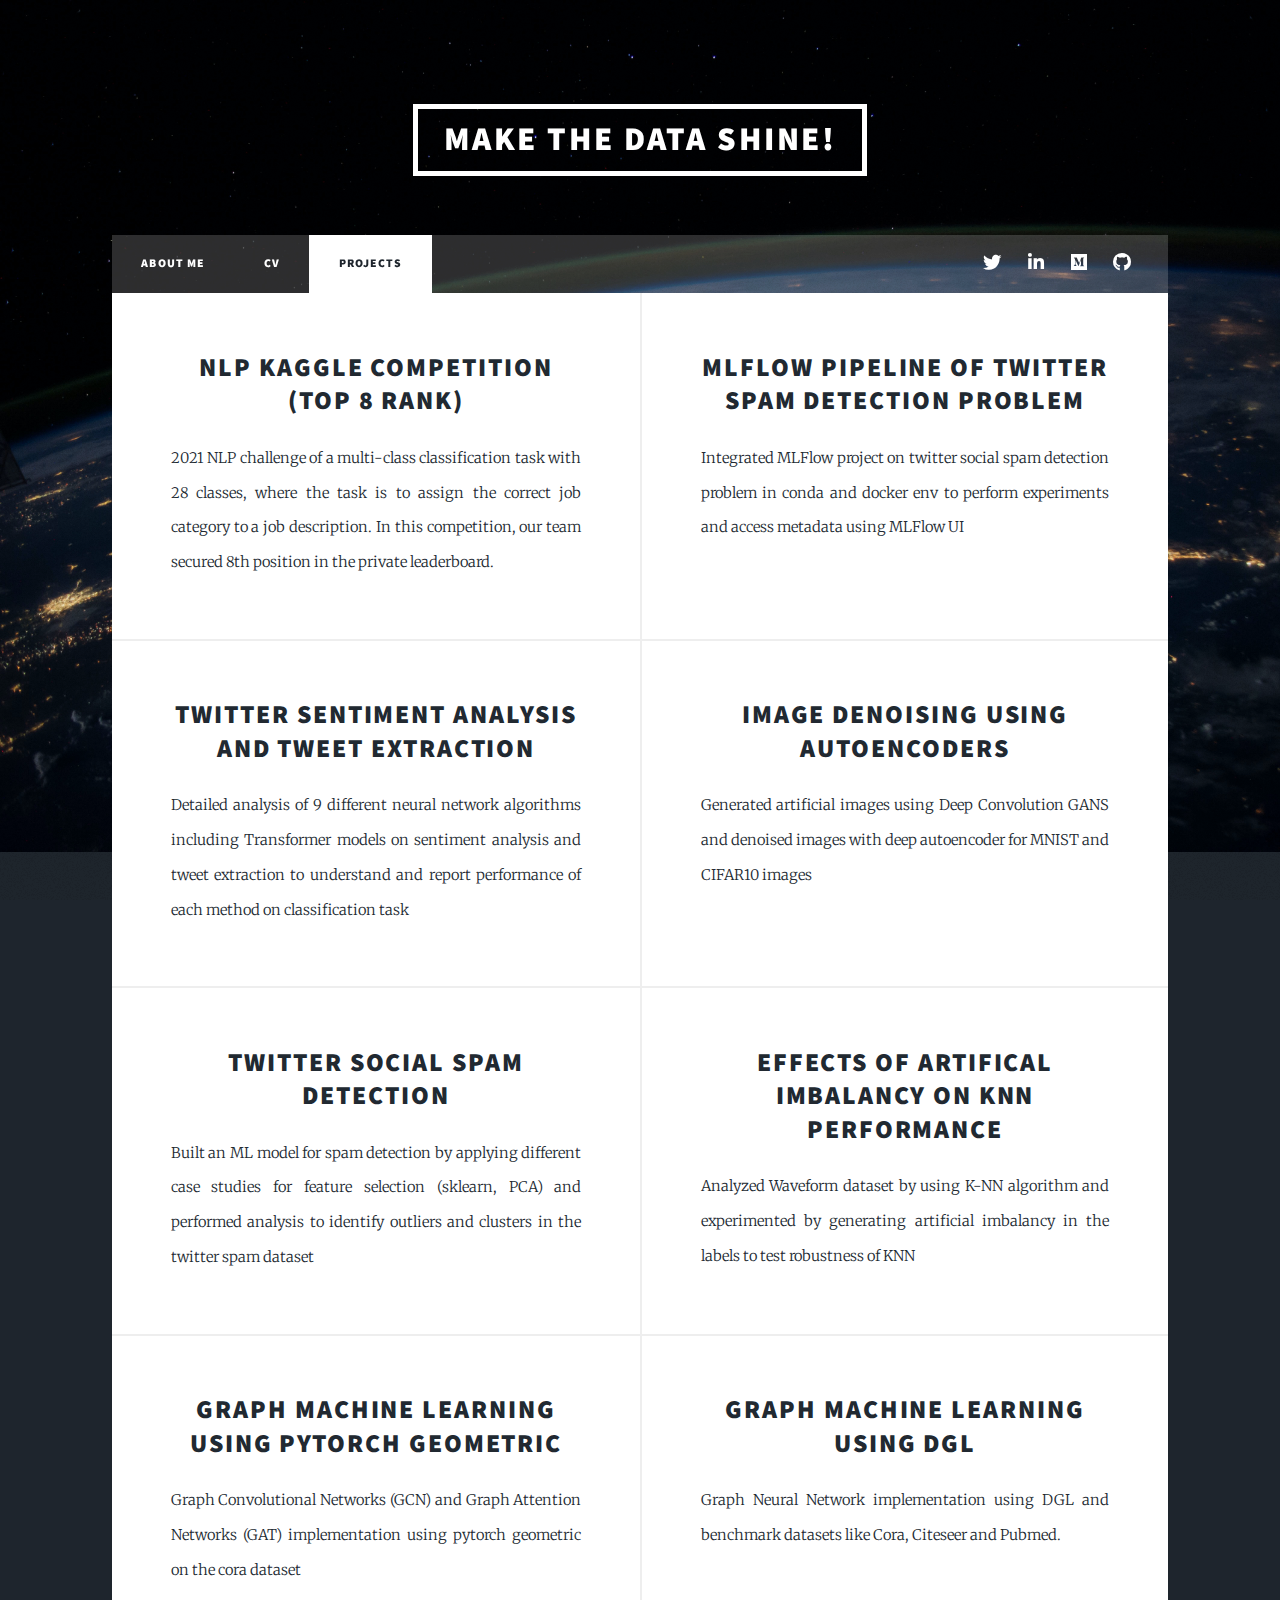
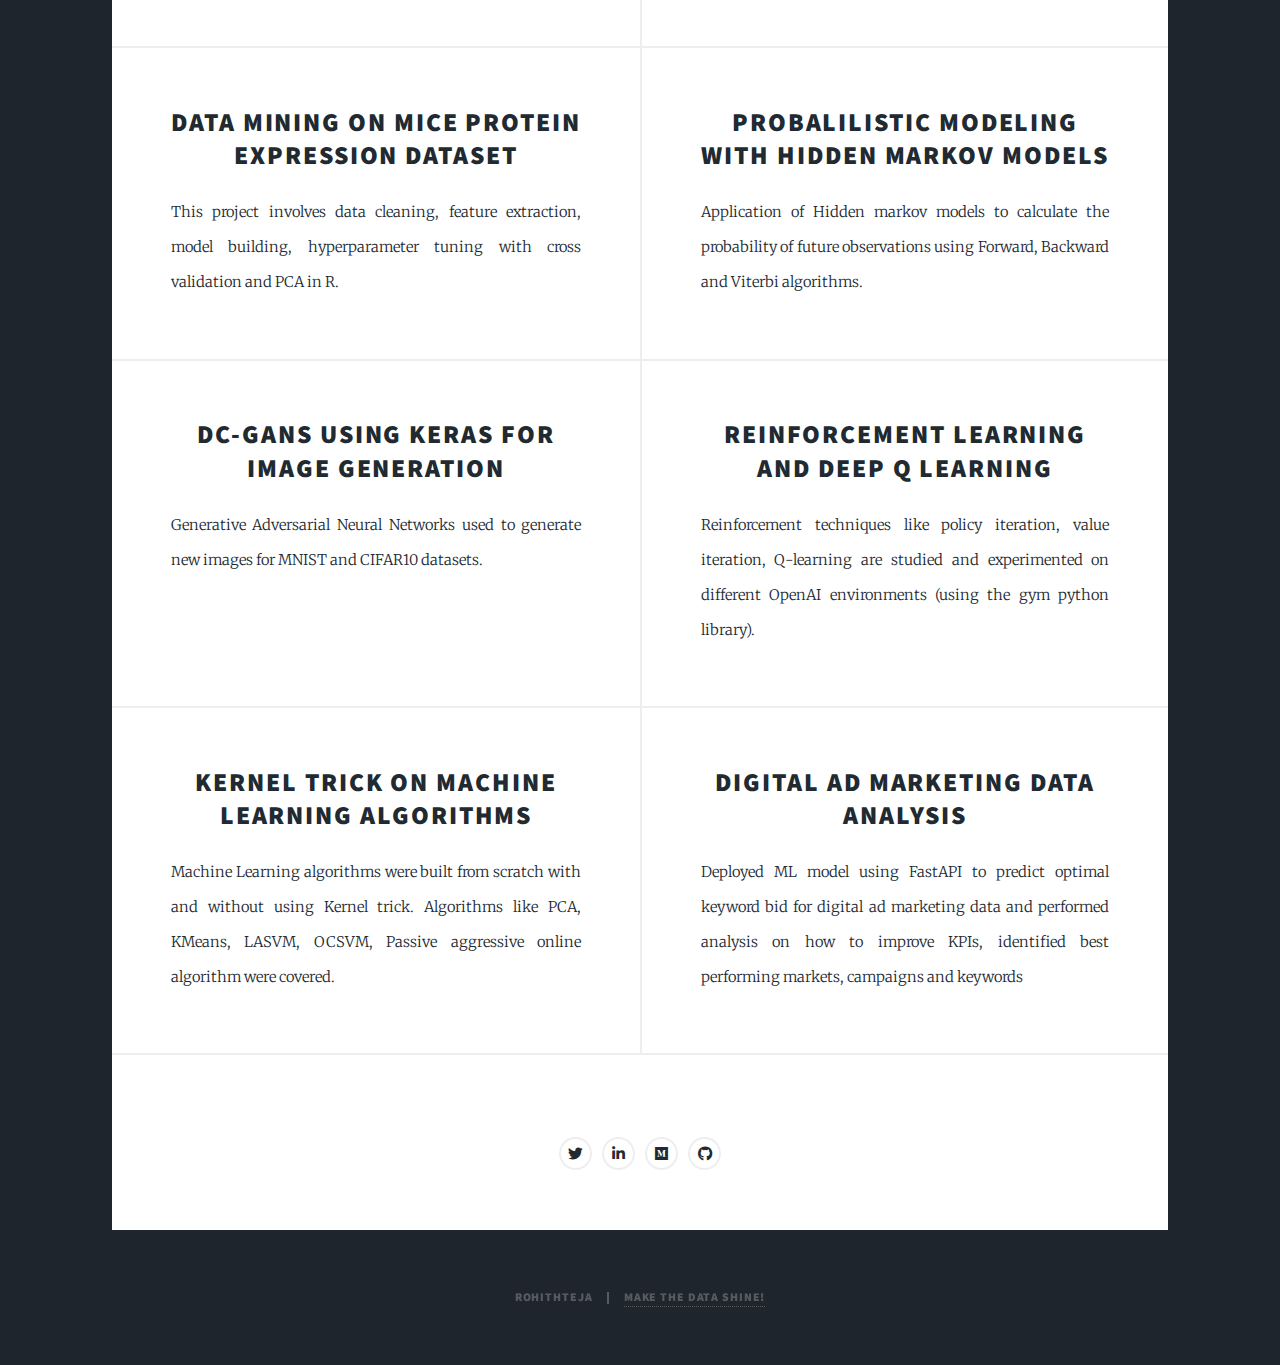
==== commit 7e416ab2: "change 5" ====
--- a/elements.html
+++ b/elements.html
@@ -6,7 +6,7 @@
 -->
 <html>
 	<head>
-		<title>Elements Reference - Massively by HTML5 UP</title>
+		<title>Rohith Teja - Projects</title>
 		<meta charset="utf-8" />
 		<meta name="viewport" content="width=device-width, initial-scale=1, user-scalable=no" />
 		<link rel="stylesheet" href="assets/css/main.css" />
@@ -19,469 +19,139 @@
 
 				<!-- Header -->
 					<header id="header">
-						<a href="index.html" class="logo">Massively</a>
+						<a href="index.html" class="logo">Make the data shine!</a>
 					</header>
 
 				<!-- Nav -->
 					<nav id="nav">
 						<ul class="links">
-							<li><a href="index.html">This is Massively</a></li>
-							<li><a href="generic.html">Generic Page</a></li>
-							<li class="active"><a href="elements.html">Elements Reference</a></li>
+							<li><a href="index.html">About Me</a></li>
+							<li><a href="generic.html">CV</a></li>
+							<li class="active"><a href="elements.html">Projects</a></li>
 						</ul>
 						<ul class="icons">
-							<li><a href="#" class="icon brands fa-twitter"><span class="label">Twitter</span></a></li>
-							<li><a href="#" class="icon brands fa-facebook-f"><span class="label">Facebook</span></a></li>
-							<li><a href="#" class="icon brands fa-instagram"><span class="label">Instagram</span></a></li>
-							<li><a href="#" class="icon brands fa-github"><span class="label">GitHub</span></a></li>
+							<li><a href="https://twitter.com/rohithtejam" class="icon brands fa-twitter"><span class="label">Twitter</span></a></li>
+							<li><a href="https://www.linkedin.com/in/rohithteja/" class="icon brands fa-linkedin-in"><span class="label">LinkedIn</span></a></li>
+							<li><a href="https://medium.com/@rohithtejam" class="icon brands fa-medium"><span class="label">Medium</span></a></li>
+							<li><a href="https://github.com/rohithteja" class="icon brands fa-github"><span class="label">GitHub</span></a></li>
 						</ul>
 					</nav>
 
 				<!-- Main -->
 					<div id="main">
 
-						<!-- Post -->
-							<section class="post">
-								<header class="major">
-									<h1>Elements<br />
-									Reference</h1>
-								</header>
+						<section class="posts">
+							
+							<article>
+								<a href="https://github.com/rohithteja/DEFI-IA-2021-Kaggle-Challenge"><h2>NLP Kaggle Competition (TOP 8 Rank)</h2></a>
+								<p>2021 NLP challenge of a multi-class classification task with 28 classes, where the task is to assign the correct job category to a job description. In this competition, our team secured 8th position in the private leaderboard. </p>
+							</article>	
+							<article>
+								<a href="https://github.com/rohithteja/mlflow-twitter-social-spam"><h2>MLflow Pipeline of Twitter Spam Detection Problem
+								</h2></a>
+								<p>Integrated MLFlow project on twitter social spam
+									detection problem in conda and docker env to perform
+									experiments and access metadata using MLFlow UI</p>
+							</article>
+							<article>
+								<a href="https://github.com/rohithteja/Twitter-Sentiment-Analysis-and-Tweet-Extraction"><h2>Twitter Sentiment Analysis and Tweet Extraction</h2></a>
+								<p>Detailed analysis of 9 different neural network
+									algorithms including Transformer models on sentiment
+									analysis and tweet extraction to understand and report
+									performance of each method on classification task</p>
+							</article>
+							<article>
+								<a href="https://github.com/rohithteja/Deep-AutoEncoders"><h2>Image Denoising using Autoencoders</h2></a>
+								<p>Generated artificial images using Deep Convolution
+									GANS and denoised images with deep autoencoder for
+									MNIST and CIFAR10 images</p>
+							</article>
+							<article>
+								<a href="https://github.com/rohithteja/Social-Spam-Detection"><h2>Twitter Social Spam Detection</h2></a>
+								<p>Built an ML model for spam detection by applying
+									different case studies for feature selection (sklearn, PCA) and performed analysis to identify outliers and
+									clusters in the twitter spam dataset</p>
+							</article>
+							<article>
+								<a href="https://github.com/rohithteja/K-Nearest-Neighbours"><h2>Effects of Artifical Imbalancy on KNN Performance</h2></a>
+								<p>Analyzed Waveform dataset by using K-NN algorithm
+									and experimented by generating artificial imbalancy in
+									the labels to test robustness of KNN</p>
+							</article>
+							<article>
+								<a href="https://github.com/rohithteja/pytorch-geometric"><h2>Graph Machine Learning using Pytorch Geometric</h2></a>
+								<p>Graph Convolutional Networks (GCN) and Graph Attention Networks (GAT) implementation using pytorch geometric on the cora dataset</p>
+							</article>
+							<article>
+								<a href="https://github.com/rohithteja/DGL-Graph-Neural-Network"><h2>Graph Machine Learning using DGL</h2></a>
+								<p>Graph Neural Network implementation using DGL and benchmark datasets like Cora, Citeseer and Pubmed.</p>
+							</article>
+							<article>
+								<a href="https://github.com/rohithteja/Data-Mining-Project"><h2>Data mining on Mice Protein Expression Dataset</h2></a>
+								<p>This project involves data cleaning, feature extraction, model building, hyperparameter tuning with cross validation and PCA in R.</p>
+							</article>
+							<article>
+								<a href="https://github.com/rohithteja/Hidden-Markov-Model"><h2>Probalilistic Modeling with Hidden Markov Models</h2></a>
+								<p>Application of Hidden markov models to calculate the probability of future observations using Forward, Backward and Viterbi algorithms.</p>
+							</article>
+							<article>
+								<a href="https://github.com/rohithteja/Generative-Adversarial-Networks"><h2>DC-GANS using Keras for Image Generation</h2></a>
+								<p>Generative Adversarial Neural Networks used to generate new images for MNIST and CIFAR10 datasets.</p>
+							</article>
+							<article>
+								<a href="https://github.com/rohithteja/Reinforcement-Learning"><h2>Reinforcement Learning and Deep Q Learning</h2></a>
+								<p>Reinforcement techniques like policy iteration, value iteration, Q-learning are studied and experimented on different OpenAI environments (using the gym python library).</p>
+							</article>
+							<article>
+								<a href="https://github.com/rohithteja/Kernel-Methods"><h2>Kernel Trick on Machine Learning Algorithms</h2></a>
+								<p> Machine Learning algorithms were built from scratch with and without using Kernel trick. Algorithms like PCA, KMeans, LASVM, OCSVM,
+									Passive aggressive online algorithm were covered.</p>
+							</article>
+							<article>
+								<h2>Digital AD Marketing Data Analysis</h2>
+								<p>Deployed ML model using FastAPI to predict optimal
+									keyword bid for digital ad marketing data and
+									performed analysis on how to improve KPIs, identified
+									best performing markets, campaigns and keywords</p>
+							</article>
 
-								<!-- Text stuff -->
-									<h2>Text</h2>
-									<p>This is <b>bold</b> and this is <strong>strong</strong>. This is <i>italic</i> and this is <em>emphasized</em>.
-									This is <sup>superscript</sup> text and this is <sub>subscript</sub> text.
-									This is <u>underlined</u> and this is code: <code>for (;;) { ... }</code>.
-									Finally, this is a <a href="#">link</a>.</p>
-									<hr />
-									<h2>Heading Level 2</h2>
-									<h3>Heading Level 3</h3>
-									<h4>Heading Level 4</h4>
-									<h5>Heading Level 5</h5>
-									<h6>Heading Level 6</h6>
-									<hr />
-									<header>
-										<h2>Heading with a Subtitle</h2>
-										<p>Lorem ipsum dolor sit amet nullam id egestas urna aliquam</p>
-									</header>
-									<p>Nunc lacinia ante nunc ac lobortis. Interdum adipiscing gravida odio porttitor sem non mi integer non faucibus ornare mi ut ante amet placerat aliquet. Volutpat eu sed ante lacinia sapien lorem accumsan varius montes viverra nibh in adipiscing blandit tempus accumsan.</p>
-									<header>
-										<h3>Heading with a Subtitle</h3>
-										<p>Lorem ipsum dolor sit amet nullam id egestas urna aliquam</p>
-									</header>
-									<p>Nunc lacinia ante nunc ac lobortis. Interdum adipiscing gravida odio porttitor sem non mi integer non faucibus ornare mi ut ante amet placerat aliquet. Volutpat eu sed ante lacinia sapien lorem accumsan varius montes viverra nibh in adipiscing blandit tempus accumsan.</p>
-									<header>
-										<h4>Heading with a Subtitle</h4>
-										<p>Lorem ipsum dolor sit amet nullam id egestas urna aliquam</p>
-									</header>
-									<p>Nunc lacinia ante nunc ac lobortis. Interdum adipiscing gravida odio porttitor sem non mi integer non faucibus ornare mi ut ante amet placerat aliquet. Volutpat eu sed ante lacinia sapien lorem accumsan varius montes viverra nibh in adipiscing blandit tempus accumsan.</p>
+							
+							
+							
+							
 
-									<hr />
 
-								<!-- Lists -->
-									<h2>Lists</h2>
-									<div class="row">
-										<div class="col-6 col-12-small">
 
-											<h3>Unordered</h3>
-											<ul>
-												<li>Dolor pulvinar etiam.</li>
-												<li>Sagittis lorem eleifend.</li>
-												<li>Felis feugiat dolore viverra.</li>
-												<li>Dolor pulvinar etiam.</li>
-											</ul>
+						</section>
 
-											<h3>Alternate</h3>
-											<ul class="alt">
-												<li>Dolor pulvinar etiam etiam.</li>
-												<li>Sagittis adipiscing eleifend.</li>
-												<li>Felis enim dolore viverra.</li>
-												<li>Dolor pulvinar etiam etiam.</li>
-											</ul>
 
-										</div>
-										<div class="col-6 col-12-small">
+						<!-- Footer -->
+						<footer>
+							<center>
 
-											<h3>Ordered</h3>
-											<ol>
-												<li>Dolor pulvinar etiam.</li>
-												<li>Etiam vel felis at viverra.</li>
-												<li>Felis enim feugiat magna.</li>
-												<li>Etiam vel felis nullam.</li>
-												<li>Felis enim et tempus.</li>
-											</ol>
+								<section>
+									<h3></h3>
+									<ul class="icons alt">
+										<li><a href="https://twitter.com/rohithtejam" class="icon brands fa-twitter"><span class="label">Twitter</span></a></li>
+										<li><a href="https://www.linkedin.com/in/rohithteja/" class="icon brands fa-linkedin-in"><span class="label">LinkedIn</span></a></li>
+										<li><a href="https://medium.com/@rohithtejam" class="icon brands fa-medium"><span class="label">Medium</span></a></li>
+										<li><a href="https://github.com/rohithteja" class="icon brands fa-github"><span class="label">GitHub</span></a></li>
+									</ul>
+								
+							</section>
+						</center>
+						</footer>
 
-											<h3>Icons</h3>
-											<ul class="icons">
-												<li><a href="#" class="icon brands fa-twitter"><span class="label">Twitter</span></a></li>
-												<li><a href="#" class="icon brands fa-facebook-f"><span class="label">Facebook</span></a></li>
-												<li><a href="#" class="icon brands fa-instagram"><span class="label">Instagram</span></a></li>
-												<li><a href="#" class="icon brands fa-github"><span class="label">Github</span></a></li>
-												<li><a href="#" class="icon brands fa-dribbble"><span class="label">Dribbble</span></a></li>
-											</ul>
-											<ul class="icons alt">
-												<li><a href="#" class="icon brands alt fa-twitter"><span class="label">Twitter</span></a></li>
-												<li><a href="#" class="icon brands alt fa-facebook-f"><span class="label">Facebook</span></a></li>
-												<li><a href="#" class="icon brands alt fa-instagram"><span class="label">Instagram</span></a></li>
-												<li><a href="#" class="icon brands alt fa-github"><span class="label">Github</span></a></li>
-												<li><a href="#" class="icon brands alt fa-dribbble"><span class="label">Dribbble</span></a></li>
-											</ul>
+				</div>
 
-										</div>
-									</div>
-									<h3>Definition</h3>
-									<dl>
-										<dt>Item 1</dt>
-										<dd>
-											<p>Lorem ipsum dolor vestibulum ante ipsum primis in faucibus vestibulum. Blandit adipiscing eu felis iaculis volutpat ac adipiscing accumsan eu faucibus. Integer ac pellentesque praesent.</p>
-										</dd>
-										<dt>Item 2</dt>
-										<dd>
-											<p>Lorem ipsum dolor vestibulum ante ipsum primis in faucibus vestibulum. Blandit adipiscing eu felis iaculis volutpat ac adipiscing accumsan eu faucibus. Integer ac pellentesque praesent.</p>
-										</dd>
-										<dt>Item 3</dt>
-										<dd>
-											<p>Lorem ipsum dolor vestibulum ante ipsum primis in faucibus vestibulum. Blandit adipiscing eu felis iaculis volutpat ac adipiscing accumsan eu faucibus. Integer ac pellentesque praesent.</p>
-										</dd>
-									</dl>
 
-									<h3>Actions</h3>
-									<ul class="actions">
-										<li><a href="#" class="button primary">Primary</a></li>
-										<li><a href="#" class="button">Default</a></li>
-									</ul>
-									<ul class="actions small">
-										<li><a href="#" class="button primary small">Small</a></li>
-										<li><a href="#" class="button small">Small</a></li>
-									</ul>
-									<div class="row">
-										<div class="col-6 col-12-small">
-											<ul class="actions stacked">
-												<li><a href="#" class="button primary">Default</a></li>
-												<li><a href="#" class="button">Default</a></li>
-											</ul>
-										</div>
-										<div class="col-6 col-12-small">
-											<ul class="actions stacked">
-												<li><a href="#" class="button primary small">Small</a></li>
-												<li><a href="#" class="button small">Small</a></li>
-											</ul>
-										</div>
-									</div>
-									<div class="row">
-										<div class="col-6 col-12-small">
-											<ul class="actions stacked">
-												<li><a href="#" class="button primary fit">Default</a></li>
-												<li><a href="#" class="button fit">Default</a></li>
-											</ul>
-										</div>
-										<div class="col-6 col-12-small">
-											<ul class="actions stacked">
-												<li><a href="#" class="button primary small fit">Small</a></li>
-												<li><a href="#" class="button small fit">Small</a></li>
-											</ul>
-										</div>
-									</div>
+				
 
-									<hr />
 
-								<!-- Blockquote -->
-									<h2>Blockquote</h2>
-									<blockquote>Fringilla nisl. Donec accumsan interdum nisi, quis tincidunt felis sagittis eget tempus euismod. Vestibulum ante ipsum primis in faucibus vestibulum. Blandit adipiscing eu felis iaculis volutpat ac adipiscing accumsan faucibus. Vestibulum ante ipsum primis in faucibus vestibulum. Blandit adipiscing eu felis.</blockquote>
-
-									<hr />
-
-								<!-- Table -->
-									<h2>Table</h2>
-
-									<h3>Default</h3>
-									<div class="table-wrapper">
-										<table>
-											<thead>
-												<tr>
-													<th>Name</th>
-													<th>Description</th>
-													<th>Price</th>
-												</tr>
-											</thead>
-											<tbody>
-												<tr>
-													<td>Item 1</td>
-													<td>Ante turpis integer aliquet porttitor.</td>
-													<td>29.99</td>
-												</tr>
-												<tr>
-													<td>Item 2</td>
-													<td>Vis ac commodo adipiscing arcu aliquet.</td>
-													<td>19.99</td>
-												</tr>
-												<tr>
-													<td>Item 3</td>
-													<td> Morbi faucibus arcu accumsan lorem.</td>
-													<td>29.99</td>
-												</tr>
-												<tr>
-													<td>Item 4</td>
-													<td>Vitae integer tempus condimentum.</td>
-													<td>19.99</td>
-												</tr>
-												<tr>
-													<td>Item 5</td>
-													<td>Ante turpis integer aliquet porttitor.</td>
-													<td>29.99</td>
-												</tr>
-											</tbody>
-											<tfoot>
-												<tr>
-													<td colspan="2"></td>
-													<td>100.00</td>
-												</tr>
-											</tfoot>
-										</table>
-									</div>
-
-									<h3>Alternate</h3>
-									<div class="table-wrapper">
-										<table class="alt">
-											<thead>
-												<tr>
-													<th>Name</th>
-													<th>Description</th>
-													<th>Price</th>
-												</tr>
-											</thead>
-											<tbody>
-												<tr>
-													<td>Item 1</td>
-													<td>Ante turpis integer aliquet porttitor.</td>
-													<td>29.99</td>
-												</tr>
-												<tr>
-													<td>Item 2</td>
-													<td>Vis ac commodo adipiscing arcu aliquet.</td>
-													<td>19.99</td>
-												</tr>
-												<tr>
-													<td>Item 3</td>
-													<td> Morbi faucibus arcu accumsan lorem.</td>
-													<td>29.99</td>
-												</tr>
-												<tr>
-													<td>Item 4</td>
-													<td>Vitae integer tempus condimentum.</td>
-													<td>19.99</td>
-												</tr>
-												<tr>
-													<td>Item 5</td>
-													<td>Ante turpis integer aliquet porttitor.</td>
-													<td>29.99</td>
-												</tr>
-											</tbody>
-											<tfoot>
-												<tr>
-													<td colspan="2"></td>
-													<td>100.00</td>
-												</tr>
-											</tfoot>
-										</table>
-									</div>
-
-									<hr />
-
-								<!-- Buttons -->
-									<h2>Buttons</h2>
-									<ul class="actions">
-										<li><a href="#" class="button primary">Primary</a></li>
-										<li><a href="#" class="button">Default</a></li>
-									</ul>
-									<ul class="actions">
-										<li><a href="#" class="button primary large">Large</a></li>
-										<li><a href="#" class="button">Default</a></li>
-										<li><a href="#" class="button small">Small</a></li>
-									</ul>
-									<ul class="actions fit">
-										<li><a href="#" class="button primary fit">Fit</a></li>
-										<li><a href="#" class="button fit">Fit</a></li>
-									</ul>
-									<ul class="actions fit small">
-										<li><a href="#" class="button primary fit small">Fit + Small</a></li>
-										<li><a href="#" class="button fit small">Fit + Small</a></li>
-									</ul>
-									<ul class="actions">
-										<li><a href="#" class="button primary icon solid fa-search">Icon</a></li>
-										<li><a href="#" class="button icon solid fa-download">Icon</a></li>
-									</ul>
-									<ul class="actions">
-										<li><span class="button primary disabled">Primary</span></li>
-										<li><span class="button disabled">Default</span></li>
-									</ul>
-
-									<hr />
-
-								<!-- Form -->
-									<h2>Form</h2>
-
-									<form method="post" action="#">
-										<div class="row gtr-uniform">
-											<div class="col-6 col-12-xsmall">
-												<input type="text" name="demo-name" id="demo-name" value="" placeholder="Name" />
-											</div>
-											<div class="col-6 col-12-xsmall">
-												<input type="email" name="demo-email" id="demo-email" value="" placeholder="Email" />
-											</div>
-											<!-- Break -->
-											<div class="col-12">
-												<select name="demo-category" id="demo-category">
-													<option value="">- Category -</option>
-													<option value="1">Manufacturing</option>
-													<option value="1">Shipping</option>
-													<option value="1">Administration</option>
-													<option value="1">Human Resources</option>
-												</select>
-											</div>
-											<!-- Break -->
-											<div class="col-4 col-12-small">
-												<input type="radio" id="demo-priority-low" name="demo-priority" checked>
-												<label for="demo-priority-low">Low</label>
-											</div>
-											<div class="col-4 col-12-small">
-												<input type="radio" id="demo-priority-normal" name="demo-priority">
-												<label for="demo-priority-normal">Normal</label>
-											</div>
-											<div class="col-4 col-12-small">
-												<input type="radio" id="demo-priority-high" name="demo-priority">
-												<label for="demo-priority-high">High</label>
-											</div>
-											<!-- Break -->
-											<div class="col-6 col-12-small">
-												<input type="checkbox" id="demo-copy" name="demo-copy">
-												<label for="demo-copy">Email me a copy</label>
-											</div>
-											<div class="col-6 col-12-small">
-												<input type="checkbox" id="demo-human" name="demo-human" checked>
-												<label for="demo-human">I am a human</label>
-											</div>
-											<!-- Break -->
-											<div class="col-12">
-												<textarea name="demo-message" id="demo-message" placeholder="Enter your message" rows="6"></textarea>
-											</div>
-											<!-- Break -->
-											<div class="col-12">
-												<ul class="actions">
-													<li><input type="submit" value="Send Message" class="primary" /></li>
-													<li><input type="reset" value="Reset" /></li>
-												</ul>
-											</div>
-										</div>
-									</form>
-
-									<hr />
-
-								<!-- Image -->
-									<h2>Image</h2>
-
-									<h3>Fit</h3>
-									<span class="image fit"><img src="images/pic01.jpg" alt="" /></span>
-									<div class="box alt">
-										<div class="row gtr-50 gtr-uniform">
-											<div class="col-4"><span class="image fit"><img src="images/pic02.jpg" alt="" /></span></div>
-											<div class="col-4"><span class="image fit"><img src="images/pic03.jpg" alt="" /></span></div>
-											<div class="col-4"><span class="image fit"><img src="images/pic04.jpg" alt="" /></span></div>
-											<!-- Break -->
-											<div class="col-4"><span class="image fit"><img src="images/pic04.jpg" alt="" /></span></div>
-											<div class="col-4"><span class="image fit"><img src="images/pic02.jpg" alt="" /></span></div>
-											<div class="col-4"><span class="image fit"><img src="images/pic03.jpg" alt="" /></span></div>
-											<!-- Break -->
-											<div class="col-4"><span class="image fit"><img src="images/pic03.jpg" alt="" /></span></div>
-											<div class="col-4"><span class="image fit"><img src="images/pic04.jpg" alt="" /></span></div>
-											<div class="col-4"><span class="image fit"><img src="images/pic02.jpg" alt="" /></span></div>
-										</div>
-									</div>
-
-									<h3>Left &amp; Right</h3>
-									<p><span class="image left"><img src="images/pic08.jpg" alt="" /></span>Lorem ipsum dolor sit accumsan interdum nisi, quis tincidunt felis sagittis eget. tempus euismod. Vestibulum ante ipsum primis in faucibus vestibulum. Blandit adipiscing eu felis iaculis volutpat ac adipiscing accumsan eu faucibus. Integer ac pellentesque praesent tincidunt felis sagittis eget. tempus euismod. Vestibulum ante ipsum primis sagittis eget. tempus euismod. Vestibulum ante ipsum primis in faucibus vestibulum. Blandit adipiscing eu felis iaculis volutpat ac adipiscing accumsan eu faucibus. Integer ac pellentesque praesent tincidunt felis sagittis eget. tempus euismod. Vestibulum ante ipsum primis in faucibus vestibulum. Blandit adipiscing eu felis iaculis volutpat ac adipiscing accumsan eu faucibus. Integer ac pellentesque praesent. Vestibulum ante ipsum primis in faucibus magna blandit adipiscing eu felis iaculis.</p>
-									<p><span class="image right"><img src="images/pic09.jpg" alt="" /></span>Lorem ipsum dolor sit accumsan interdum nisi, quis tincidunt felis sagittis eget. tempus euismod. Vestibulum ante ipsum primis in faucibus vestibulum. Blandit adipiscing eu felis iaculis volutpat ac adipiscing accumsan eu faucibus. Integer ac pellentesque praesent tincidunt felis sagittis eget. tempus euismod. Vestibulum ante ipsum primis sagittis eget. tempus euismod. Vestibulum ante ipsum primis in faucibus vestibulum. Blandit adipiscing eu felis iaculis volutpat ac adipiscing accumsan eu faucibus. Integer ac pellentesque praesent tincidunt felis sagittis eget. tempus euismod. Vestibulum ante ipsum primis in faucibus vestibulum. Blandit adipiscing eu felis iaculis volutpat ac adipiscing accumsan eu faucibus. Integer ac pellentesque praesent. Vestibulum ante ipsum primis in faucibus magna blandit adipiscing eu felis iaculis.</p>
-
-									<hr />
-
-								<!-- Box -->
-									<h2>Box</h2>
-									<div class="box">
-										<p>Felis sagittis eget tempus primis in faucibus vestibulum. Blandit adipiscing eu felis iaculis volutpat ac adipiscing accumsan eu faucibus. Integer ac pellentesque praesent tincidunt felis sagittis eget. tempus euismod. Magna sed etiam ante ipsum primis in faucibus vestibulum. Blandit adipiscing eu ipsum primis in faucibus vestibulum. Blandit adipiscing eu felis iaculis volutpat ac adipiscing accumsan eu faucibus lorem ipsum dolor sit amet nullam. Integer ac pellentesque praesent tincidunt felis sagittis eget. tempus euismod. Vestibulum ante ipsum primis sagittis eget. tempus euismod. Vestibulum ante ipsum primis in faucibus vestibulum. Blandit adipiscing eu felis iaculis volutpat ac adipiscing accumsan eu faucibus. Integer ac pellentesque praesent tincidunt felis sagittis eget. tempus euismod. Vestibulum ante ipsum primis in faucibus vestibulum. Blandit adipiscing eu felis iaculis volutpat ac adipiscing accumsan eu faucibus. Integer ac pellentesque praesent. Vestibulum ante ipsum primis in faucibus magna blandit adipiscing eu felis iaculis volutpat lorem ipsum dolor.</p>
-									</div>
-
-									<hr />
-
-								<!-- Preformatted Code -->
-									<h2>Preformatted</h2>
-									<pre><code>i = 0;
-
-while (!deck.isInOrder()) {
-    print 'Iteration ' + i;
-    deck.shuffle();
-    i++;
-}
-
-print 'It took ' + i + ' iterations to sort the deck.';
-</code></pre>
-
-							</section>
-
-					</div>
-
-				<!-- Footer -->
-					<footer id="footer">
-						<section>
-							<form method="post" action="#">
-								<div class="fields">
-									<div class="field">
-										<label for="name">Name</label>
-										<input type="text" name="name" id="name" />
-									</div>
-									<div class="field">
-										<label for="email">Email</label>
-										<input type="text" name="email" id="email" />
-									</div>
-									<div class="field">
-										<label for="message">Message</label>
-										<textarea name="message" id="message" rows="3"></textarea>
-									</div>
-								</div>
-								<ul class="actions">
-									<li><input type="submit" value="Send Message" /></li>
-								</ul>
-							</form>
-						</section>
-						<section class="split contact">
-							<section class="alt">
-								<h3>Address</h3>
-								<p>1234 Somewhere Road #87257<br />
-								Nashville, TN 00000-0000</p>
-							</section>
-							<section>
-								<h3>Phone</h3>
-								<p><a href="#">(000) 000-0000</a></p>
-							</section>
-							<section>
-								<h3>Email</h3>
-								<p><a href="#">info@untitled.tld</a></p>
-							</section>
-							<section>
-								<h3>Social</h3>
-								<ul class="icons alt">
-									<li><a href="#" class="icon brands alt fa-twitter"><span class="label">Twitter</span></a></li>
-									<li><a href="#" class="icon brands alt fa-facebook-f"><span class="label">Facebook</span></a></li>
-									<li><a href="#" class="icon brands alt fa-instagram"><span class="label">Instagram</span></a></li>
-									<li><a href="#" class="icon brands alt fa-github"><span class="label">GitHub</span></a></li>
-								</ul>
-							</section>
-						</section>
-					</footer>
-
-				<!-- Copyright -->
-					<div id="copyright">
-						<ul><li>&copy; Untitled</li><li>Design: <a href="https://html5up.net">HTML5 UP</a></li></ul>
-					</div>
+			<!-- Copyright -->
+				<div id="copyright">
+					<ul><li> rohithteja</li><li> <a href="#">Make the data shine!</a></li></ul>
+				</div>
 
 			</div>
 
